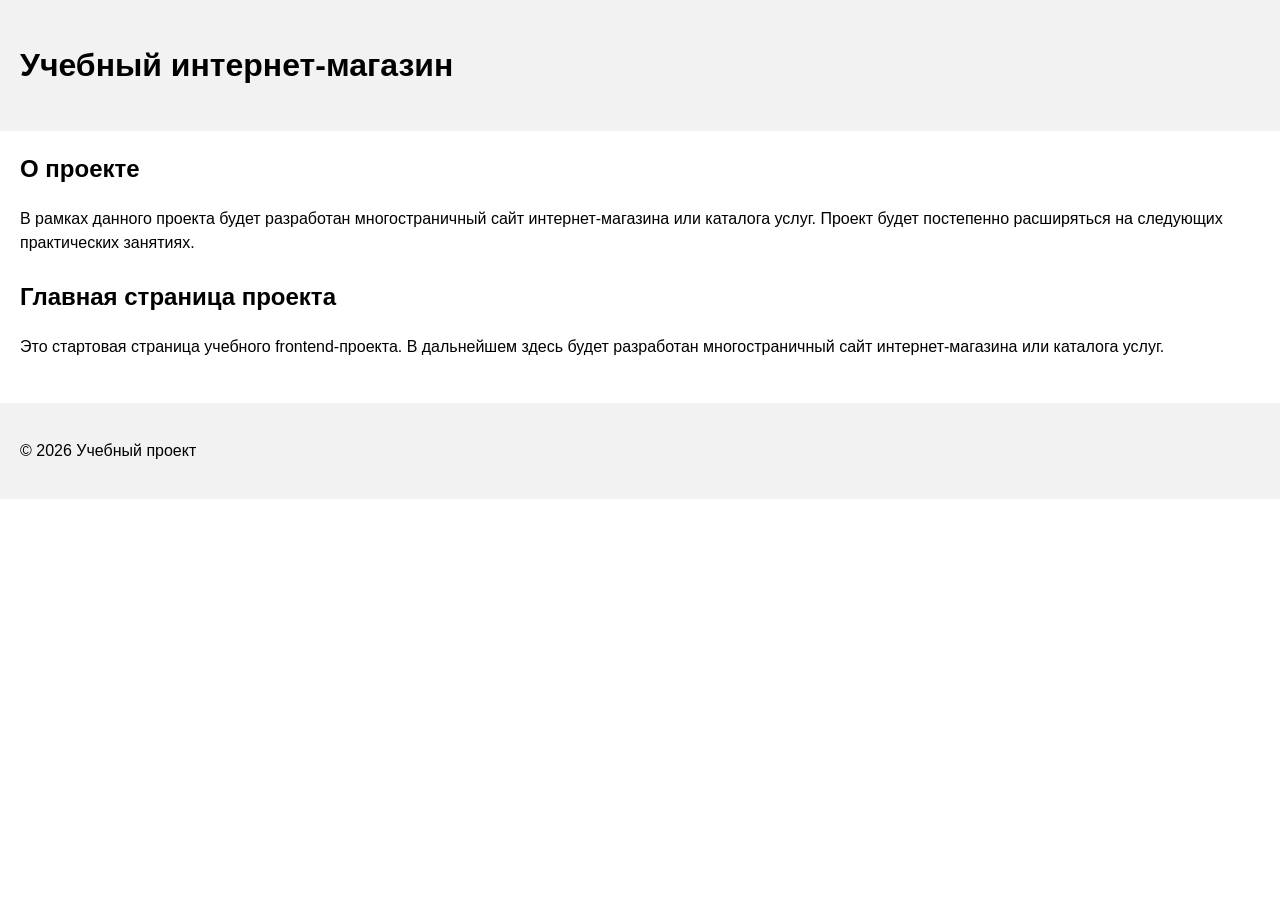
==== index.html @ 7e5cbc36 "feat: add project description section" ====
<!DOCTYPE html>
<html lang="ru">
<head>
  <meta charset="UTF-8">
  <meta name="viewport" content="width=device-width, initial-scale=1.0">
  <title>Каталог товаров</title>
  <link rel="stylesheet" href="css/style.css">
</head>
<body>
  <header>
    <h1>Учебный интернет-магазин</h1>
  </header>

  <main>
    <section>
      <h2>О проекте</h2>
      <p>
        В рамках данного проекта будет разработан многостраничный сайт
        интернет-магазина или каталога услуг. Проект будет постепенно
        расширяться на следующих практических занятиях.
      </p>
    </section>
    <section>
      <h2>Главная страница проекта</h2>
      <p>
        Это стартовая страница учебного frontend-проекта.
        В дальнейшем здесь будет разработан многостраничный сайт
        интернет-магазина или каталога услуг.
      </p>
    </section>
  </main>

  <footer>
    <p>&copy; 2026 Учебный проект</p>
  </footer>
</body>
</html>
---- css/style.css ----
body {
  margin: 0;
  font-family: Arial, sans-serif;
  line-height: 1.5;
}

header,
main,
footer {
  padding: 20px;
}

header {
  background-color: #f2f2f2;
}

footer {
  background-color: #f2f2f2;
}

section {
  margin-bottom: 24px;
}

section h2 {
  margin-top: 0;
}
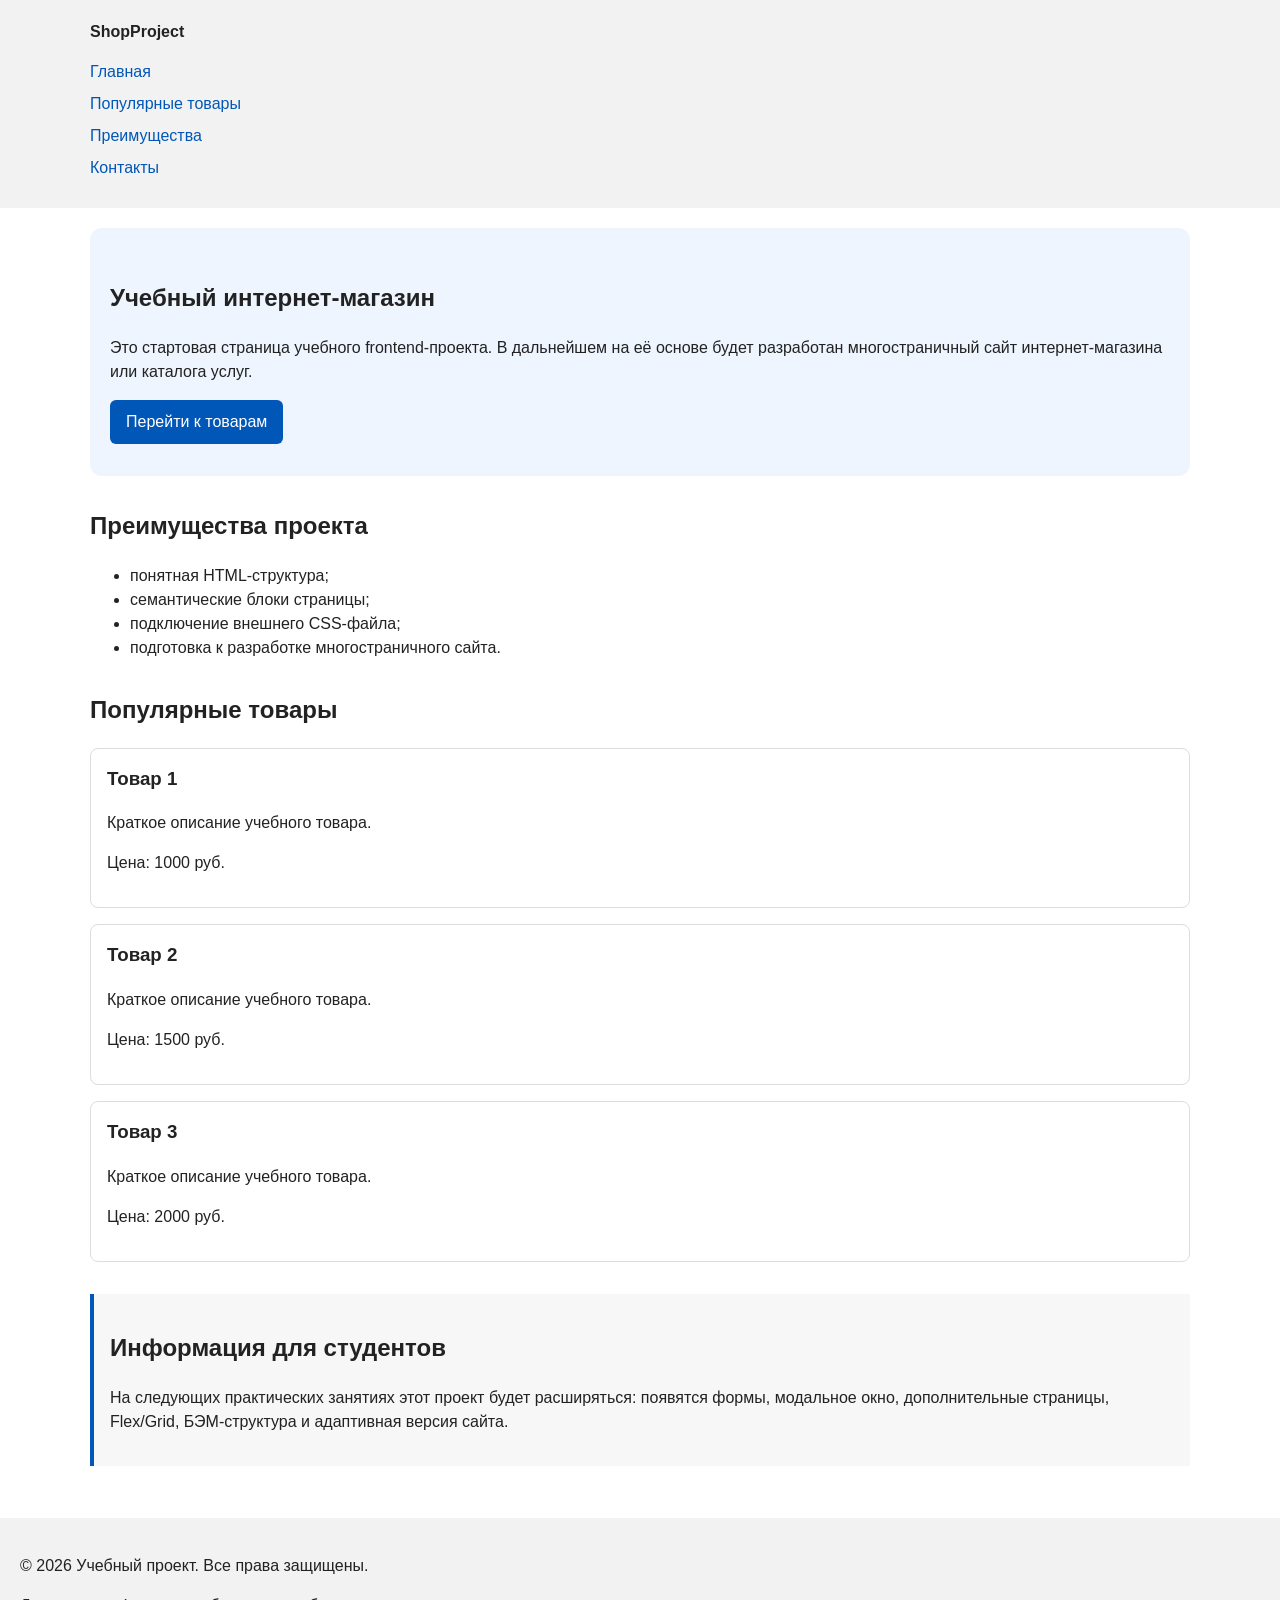
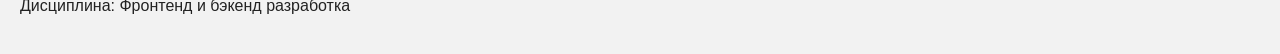
==== commit 60f1cdba: "feat: add semantic HTML structure and base CSS styles" ====
--- a/index.html
+++ b/index.html
@@ -3,35 +3,80 @@
 <head>
   <meta charset="UTF-8">
   <meta name="viewport" content="width=device-width, initial-scale=1.0">
-  <title>Каталог товаров</title>
+  <title>Учебный интернет-магазин</title>
   <link rel="stylesheet" href="css/style.css">
 </head>
 <body>
   <header>
-    <h1>Учебный интернет-магазин</h1>
+    <div class="site-header">
+      <a class="site-logo" href="index.html">ShopProject</a>
+
+      <nav class="site-nav" aria-label="Основная навигация">
+        <ul class="site-nav__list">
+          <li><a href="index.html">Главная</a></li>
+          <li><a href="#popular">Популярные товары</a></li>
+          <li><a href="#advantages">Преимущества</a></li>
+          <li><a href="#contacts">Контакты</a></li>
+        </ul>
+      </nav>
+    </div>
   </header>
-
   <main>
-    <section>
-      <h2>О проекте</h2>
-      <p>
-        В рамках данного проекта будет разработан многостраничный сайт
-        интернет-магазина или каталога услуг. Проект будет постепенно
-        расширяться на следующих практических занятиях.
-      </p>
-    </section>
-    <section>
-      <h2>Главная страница проекта</h2>
+    <section class="hero">
+      <h1>Учебный интернет-магазин</h1>
       <p>
         Это стартовая страница учебного frontend-проекта.
-        В дальнейшем здесь будет разработан многостраничный сайт
+        В дальнейшем на её основе будет разработан многостраничный сайт
         интернет-магазина или каталога услуг.
       </p>
+      <a class="button" href="#popular">Перейти к товарам</a>
     </section>
+
+    <section class="section" id="advantages">
+      <h2>Преимущества проекта</h2>
+
+      <ul class="advantages-list">
+        <li>понятная HTML-структура;</li>
+        <li>семантические блоки страницы;</li>
+        <li>подключение внешнего CSS-файла;</li>
+       <li>подготовка к разработке многостраничного сайта.</li>
+     </ul>
+    </section>
+
+    <section class="section" id="popular">
+      <h2>Популярные товары</h2>
+
+      <article class="product-card">
+        <h3>Товар 1</h3>
+        <p>Краткое описание учебного товара.</p>
+        <p>Цена: 1000 руб.</p>
+      </article>
+
+      <article class="product-card">
+        <h3>Товар 2</h3>
+        <p>Краткое описание учебного товара.</p>
+        <p>Цена: 1500 руб.</p>
+      </article>
+
+      <article class="product-card">
+        <h3>Товар 3</h3>
+        <p>Краткое описание учебного товара.</p>
+        <p>Цена: 2000 руб.</p>
+      </article>
+    </section>
+
+    <aside class="aside-info">
+      <h2>Информация для студентов</h2>
+      <p>
+        На следующих практических занятиях этот проект будет расширяться:
+        появятся формы, модальное окно, дополнительные страницы, Flex/Grid,
+        БЭМ-структура и адаптивная версия сайта.
+      </p>
+    </aside>
   </main>
-
-  <footer>
-    <p>&copy; 2026 Учебный проект</p>
-  </footer>
+  <footer id="contacts">
+    <p>&copy; 2026 Учебный проект. Все права защищены.</p>
+    <p>Дисциплина: Фронтенд и бэкенд разработка</p>
+</footer>
 </body>
 </html>
--- a/css/style.css
+++ b/css/style.css
@@ -1,27 +1,172 @@
+/* 
+  Универсальное правило для всех элементов.
+  border-box делает расчёт размеров более понятным:
+  width включает content, padding и border.
+*/
+* {
+  box-sizing: border-box;
+}
+
+/*
+  Убираем стандартный внешний отступ браузера у body.
+  Без этого вокруг страницы может появиться белая рамка.
+*/
 body {
   margin: 0;
   font-family: Arial, sans-serif;
   line-height: 1.5;
+  color: #222222;
+  background-color: #ffffff;
 }
 
+/*
+  Задаём внутренние отступы для основных областей страницы.
+  Это делает содержимое визуально отделённым от краёв окна браузера.
+*/
 header,
 main,
 footer {
   padding: 20px;
 }
 
+/*
+  Оформляем шапку страницы.
+  Пока используется простой светло-серый фон.
+*/
 header {
   background-color: #f2f2f2;
 }
 
+/*
+  Оформляем подвал страницы тем же фоном,
+  чтобы визуально отделить его от основного содержимого.
+*/
 footer {
   background-color: #f2f2f2;
 }
 
-section {
-  margin-bottom: 24px;
+/*
+  Ограничиваем ширину содержимого шапки,
+  чтобы оно не растягивалось слишком сильно на широких экранах.
+*/
+.site-header {
+  max-width: 1100px;
+  margin: 0 auto;
 }
 
-section h2 {
+/*
+  Оформляем текстовый логотип.
+*/
+.site-logo {
+  font-weight: bold;
+  text-decoration: none;
+  color: #222222;
+}
+
+/*
+  Убираем стандартные отступы и маркеры списка навигации.
+*/
+.site-nav__list {
+  padding: 0;
+  margin: 16px 0 0;
+  list-style: none;
+}
+
+/*
+  Добавляем расстояние между пунктами меню.
+*/
+.site-nav__list li {
+  margin-bottom: 8px;
+}
+
+/*
+  Оформляем ссылки меню.
+*/
+.site-nav__list a {
+  color: #0057b8;
+  text-decoration: none;
+}
+
+/*
+  При наведении мыши подчёркиваем ссылку.
+  Подробно состояния интерфейса будут рассмотрены в практической работе 1.7.
+*/
+.site-nav__list a:hover {
+  text-decoration: underline;
+}
+
+/*
+  Hero-блок — первый крупный блок страницы.
+  Он визуально отделяется от остальных разделов фоном и отступами.
+*/
+.hero {
+  max-width: 1100px;
+  margin: 0 auto 32px;
+  padding: 32px 20px;
+  background-color: #eef5ff;
+  border-radius: 12px;
+}
+
+/*
+  Общий класс для разделов страницы.
+*/
+.section {
+  max-width: 1100px;
+  margin: 0 auto 32px;
+}
+
+/*
+  Убираем лишний верхний отступ у заголовков разделов.
+*/
+.section h2 {
   margin-top: 0;
+}
+
+/*
+  Карточка товара — самостоятельный блок.
+  На следующих занятиях карточки будут доработаны и выстроены в сетку.
+*/
+.product-card {
+  margin-bottom: 16px;
+  padding: 16px;
+  border: 1px solid #dddddd;
+  border-radius: 8px;
+  background-color: #ffffff;
+}
+
+/*
+  Убираем лишний верхний отступ у заголовка карточки.
+*/
+.product-card h3 {
+  margin-top: 0;
+}
+
+/*
+  Пока это обычная ссылка, но визуально она оформляется как кнопка.
+*/
+.button {
+  display: inline-block;
+  padding: 10px 16px;
+  color: #ffffff;
+  background-color: #0057b8;
+  text-decoration: none;
+  border-radius: 6px;
+}
+
+/*
+  Простое состояние наведения для кнопки.
+*/
+.button:hover {
+  background-color: #003f86;
+}
+
+/*
+  Дополнительный информационный блок.
+*/
+.aside-info {
+  max-width: 1100px;
+  margin: 0 auto 32px;
+  padding: 16px;
+  border-left: 4px solid #0057b8;
+  background-color: #f7f7f7;
 }
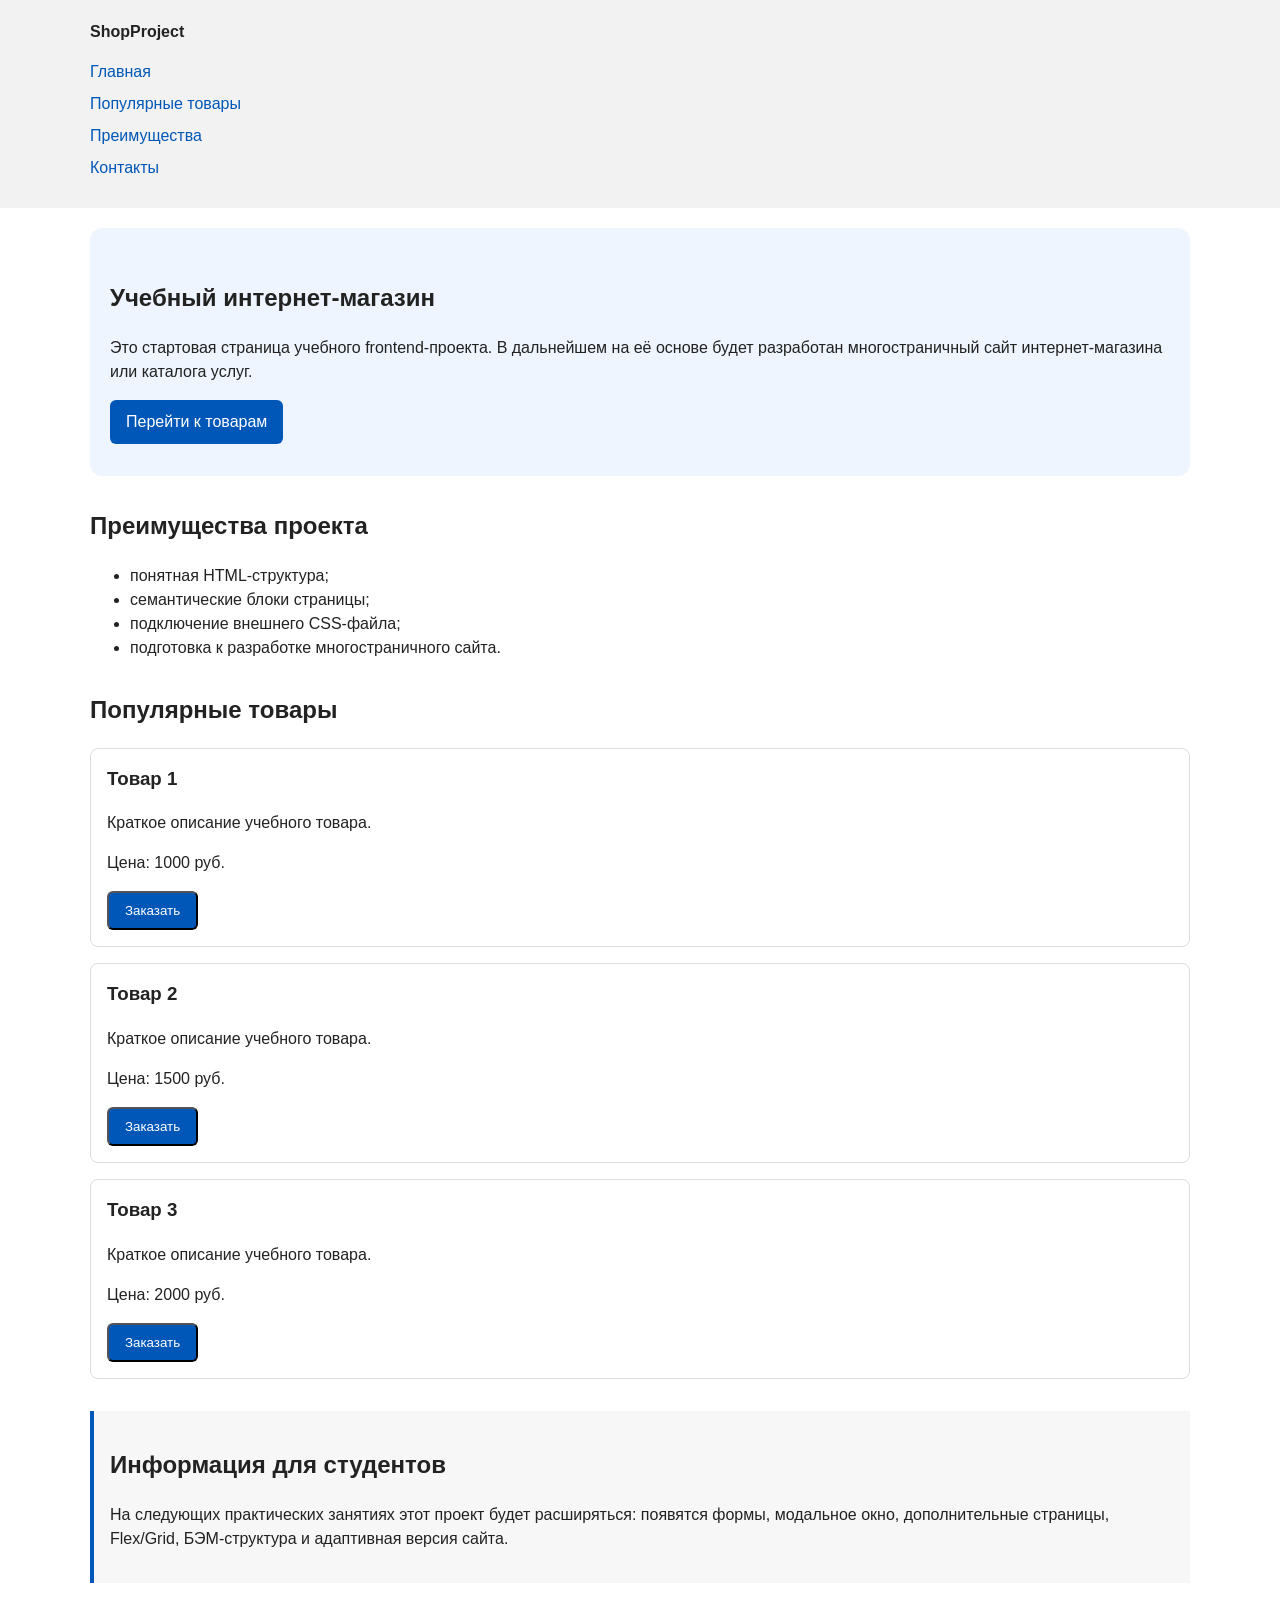
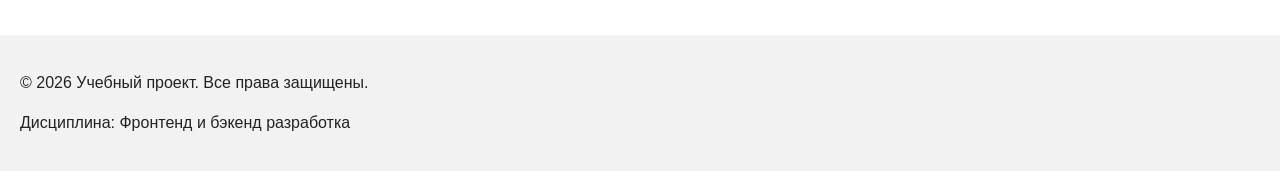
==== commit da546616: "feat: add order form modal and validation" ====
--- a/index.html
+++ b/index.html
@@ -1,82 +1,188 @@
 <!DOCTYPE html>
 <html lang="ru">
-<head>
-  <meta charset="UTF-8">
-  <meta name="viewport" content="width=device-width, initial-scale=1.0">
-  <title>Учебный интернет-магазин</title>
-  <link rel="stylesheet" href="css/style.css">
-</head>
-<body>
-  <header>
-    <div class="site-header">
-      <a class="site-logo" href="index.html">ShopProject</a>
+  <head>
+    <meta charset="UTF-8">
+    <meta name="viewport" content="width=device-width, initial-scale=1.0">
+    <title>Учебный интернет-магазин</title>
+    <link rel="stylesheet" href="css/style.css">
+    <script src="js/main.js" defer></script>
+  </head>
+  <body>
+    <header>
+      <div class="site-header">
+        <a class="site-logo" href="index.html">ShopProject</a>
 
-      <nav class="site-nav" aria-label="Основная навигация">
-        <ul class="site-nav__list">
-          <li><a href="index.html">Главная</a></li>
-          <li><a href="#popular">Популярные товары</a></li>
-          <li><a href="#advantages">Преимущества</a></li>
-          <li><a href="#contacts">Контакты</a></li>
-        </ul>
-      </nav>
-    </div>
-  </header>
-  <main>
-    <section class="hero">
-      <h1>Учебный интернет-магазин</h1>
-      <p>
-        Это стартовая страница учебного frontend-проекта.
-        В дальнейшем на её основе будет разработан многостраничный сайт
-        интернет-магазина или каталога услуг.
-      </p>
-      <a class="button" href="#popular">Перейти к товарам</a>
-    </section>
+        <nav class="site-nav" aria-label="Основная навигация">
+          <ul class="site-nav__list">
+            <li><a href="index.html">Главная</a></li>
+            <li><a href="#popular">Популярные товары</a></li>
+            <li><a href="#advantages">Преимущества</a></li>
+            <li><a href="#contacts">Контакты</a></li>
+          </ul>
+        </nav>
+      </div>
+    </header>
+    <main>
+      <section class="hero">
+        <h1>Учебный интернет-магазин</h1>
+        <p>
+          Это стартовая страница учебного frontend-проекта.
+          В дальнейшем на её основе будет разработан многостраничный сайт
+          интернет-магазина или каталога услуг.
+        </p>
+        <a class="button" href="#popular">Перейти к товарам</a>
+      </section>
 
-    <section class="section" id="advantages">
-      <h2>Преимущества проекта</h2>
+      <section class="section" id="advantages">
+        <h2>Преимущества проекта</h2>
 
-      <ul class="advantages-list">
-        <li>понятная HTML-структура;</li>
-        <li>семантические блоки страницы;</li>
-        <li>подключение внешнего CSS-файла;</li>
-       <li>подготовка к разработке многостраничного сайта.</li>
-     </ul>
-    </section>
+        <ul class="advantages-list">
+          <li>понятная HTML-структура;</li>
+          <li>семантические блоки страницы;</li>
+          <li>подключение внешнего CSS-файла;</li>
+        <li>подготовка к разработке многостраничного сайта.</li>
+      </ul>
+      </section>
 
-    <section class="section" id="popular">
-      <h2>Популярные товары</h2>
+      <section class="section" id="popular">
+        <h2>Популярные товары</h2>
 
-      <article class="product-card">
-        <h3>Товар 1</h3>
-        <p>Краткое описание учебного товара.</p>
-        <p>Цена: 1000 руб.</p>
-      </article>
+        <article class="product-card">
+          <h3>Товар 1</h3>
+          <p>Краткое описание учебного товара.</p>
+          <p>Цена: 1000 руб.</p>
+          <button class="button product-card__button" type="button" data-product="Товар 1">
+            Заказать
+          </button>
+        </article>
 
-      <article class="product-card">
-        <h3>Товар 2</h3>
-        <p>Краткое описание учебного товара.</p>
-        <p>Цена: 1500 руб.</p>
-      </article>
+        <article class="product-card">
+          <h3>Товар 2</h3>
+          <p>Краткое описание учебного товара.</p>
+          <p>Цена: 1500 руб.</p>
+          <button class="button product-card__button" type="button" data-product="Товар 2">
+            Заказать
+          </button>
+        </article>
 
-      <article class="product-card">
-        <h3>Товар 3</h3>
-        <p>Краткое описание учебного товара.</p>
-        <p>Цена: 2000 руб.</p>
-      </article>
-    </section>
+        <article class="product-card">
+          <h3>Товар 3</h3>
+          <p>Краткое описание учебного товара.</p>
+          <p>Цена: 2000 руб.</p>
+          <button class="button product-card__button" type="button" data-product="Товар 3">
+            Заказать
+          </button>
+        </article>
+      </section>
 
-    <aside class="aside-info">
-      <h2>Информация для студентов</h2>
-      <p>
-        На следующих практических занятиях этот проект будет расширяться:
-        появятся формы, модальное окно, дополнительные страницы, Flex/Grid,
-        БЭМ-структура и адаптивная версия сайта.
-      </p>
-    </aside>
-  </main>
-  <footer id="contacts">
-    <p>&copy; 2026 Учебный проект. Все права защищены.</p>
-    <p>Дисциплина: Фронтенд и бэкенд разработка</p>
-</footer>
-</body>
+      <aside class="aside-info">
+        <h2>Информация для студентов</h2>
+        <p>
+          На следующих практических занятиях этот проект будет расширяться:
+          появятся формы, модальное окно, дополнительные страницы, Flex/Grid,
+          БЭМ-структура и адаптивная версия сайта.
+        </p>
+      </aside>
+    </main>
+    <footer id="contacts">
+      <p>&copy; 2026 Учебный проект. Все права защищены.</p>
+      <p>Дисциплина: Фронтенд и бэкенд разработка</p>
+    </footer>
+    <dialog class="order-dialog" id="order-dialog" aria-labelledby="order-dialog-title">
+      <h2 id="order-dialog-title">Оформление заявки</h2>
+
+      <form class="order-form" id="order-form" action="#" method="post" novalidate>
+        <input id="selected-product" name="selected-product" type="hidden">
+
+        <div class="form-field">
+          <label for="order-name">Имя</label>
+          <input
+            id="order-name"
+            name="name"
+            type="text"
+            placeholder="Введите ваше имя"
+            minlength="2"
+            autocomplete="given-name"
+            required
+          >
+        </div>
+
+        <div class="form-field">
+          <label for="order-email">E-mail</label>
+          <input
+            id="order-email"
+            name="email"
+            type="email"
+            placeholder="example@mail.ru"
+            autocomplete="email"
+            required
+          >
+        </div>
+
+        <div class="form-field">
+          <label for="order-phone">Телефон</label>
+          <input
+            id="order-phone"
+            name="phone"
+            type="tel"
+            inputmode="tel"
+            placeholder="+7 (900) 000-00-00"
+            pattern="^\+7 \(\d{3}\) \d{3}-\d{2}-\d{2}$"
+            required
+          >
+          <small>Формат: +7 (900) 000-00-00</small>
+        </div>
+
+        <div class="form-field">
+          <label for="order-date">Дата связи</label>
+          <input
+            id="order-date"
+            name="date"
+            type="date"
+          >
+        </div>
+
+        <div class="form-field">
+          <label for="order-topic">Тема заявки</label>
+          <select id="order-topic" name="topic" required>
+            <option value="">Выберите тему</option>
+            <option value="product">Заказ товара</option>
+            <option value="consultation">Консультация</option>
+            <option value="delivery">Доставка</option>
+          </select>
+        </div>
+
+        <div class="form-field">
+          <label for="order-comment">Комментарий</label>
+          <textarea
+            id="order-comment"
+            name="comment"
+            rows="4"
+            placeholder="Укажите дополнительную информацию"
+          ></textarea>
+        </div>
+
+        <div class="form-field form-field--checkbox">
+          <label>
+            <input
+              id="order-agreement"
+              name="agreement"
+              type="checkbox"
+              required
+            >
+            Я согласен на обработку данных
+          </label>
+        </div>
+
+        <div class="form-actions">
+          <button type="button" id="close-order-dialog">Закрыть</button>
+          <button type="submit">Отправить заявку</button>
+        </div>
+      </form>
+    </dialog>
+
+    <p class="success-message" id="success-message" hidden>
+      Форма успешно отправлена!
+    </p>
+  </body>
 </html>
--- a/css/style.css
+++ b/css/style.css
@@ -169,4 +169,106 @@
   padding: 16px;
   border-left: 4px solid #0057b8;
   background-color: #f7f7f7;
+}
+
+/*
+  Модальное окно.
+  Элемент dialog сам умеет открываться поверх страницы.
+*/
+.order-dialog {
+  width: min(100% - 32px, 560px);
+  padding: 24px;
+  border: none;
+  border-radius: 12px;
+}
+
+/*
+  Затемнение фона за модальным окном.
+*/
+.order-dialog::backdrop {
+  background-color: rgba(0, 0, 0, 0.5);
+}
+
+/*
+  Поле формы.
+  Каждый блок получает нижний отступ.
+*/
+.form-field {
+  margin-bottom: 16px;
+}
+
+/*
+  Подпись поля.
+*/
+.form-field label {
+  display: block;
+  margin-bottom: 6px;
+}
+
+/*
+  Основные поля формы.
+*/
+.form-field input,
+.form-field select,
+.form-field textarea {
+  width: 100%;
+  padding: 10px 12px;
+  border: 1px solid #cccccc;
+  border-radius: 6px;
+  font: inherit;
+}
+
+/*
+  Checkbox не должен занимать всю ширину.
+*/
+.form-field input[type="checkbox"] {
+  width: auto;
+}
+
+/*
+  Подсказка под полем телефона.
+*/
+.form-field small {
+  display: block;
+  margin-top: 4px;
+  color: #666666;
+}
+
+/*
+  Видимый фокус для клавиатурной навигации.
+*/
+.form-field input:focus-visible,
+.form-field select:focus-visible,
+.form-field textarea:focus-visible,
+.form-actions button:focus-visible {
+  outline: 2px solid #0057b8;
+  outline-offset: 2px;
+}
+
+/*
+  Подсветка ошибочных полей.
+  Атрибут aria-invalid будет добавляться через JavaScript.
+*/
+[aria-invalid="true"] {
+  border-color: #b00020;
+}
+
+/*
+  Кнопки формы.
+*/
+.form-actions {
+  display: flex;
+  gap: 12px;
+  margin-top: 20px;
+}
+
+/*
+  Сообщение об успешной отправке.
+*/
+.success-message {
+  max-width: 1100px;
+  margin: 24px auto;
+  padding: 16px;
+  border-left: 4px solid #168a2f;
+  background-color: #eefaf0;
 }
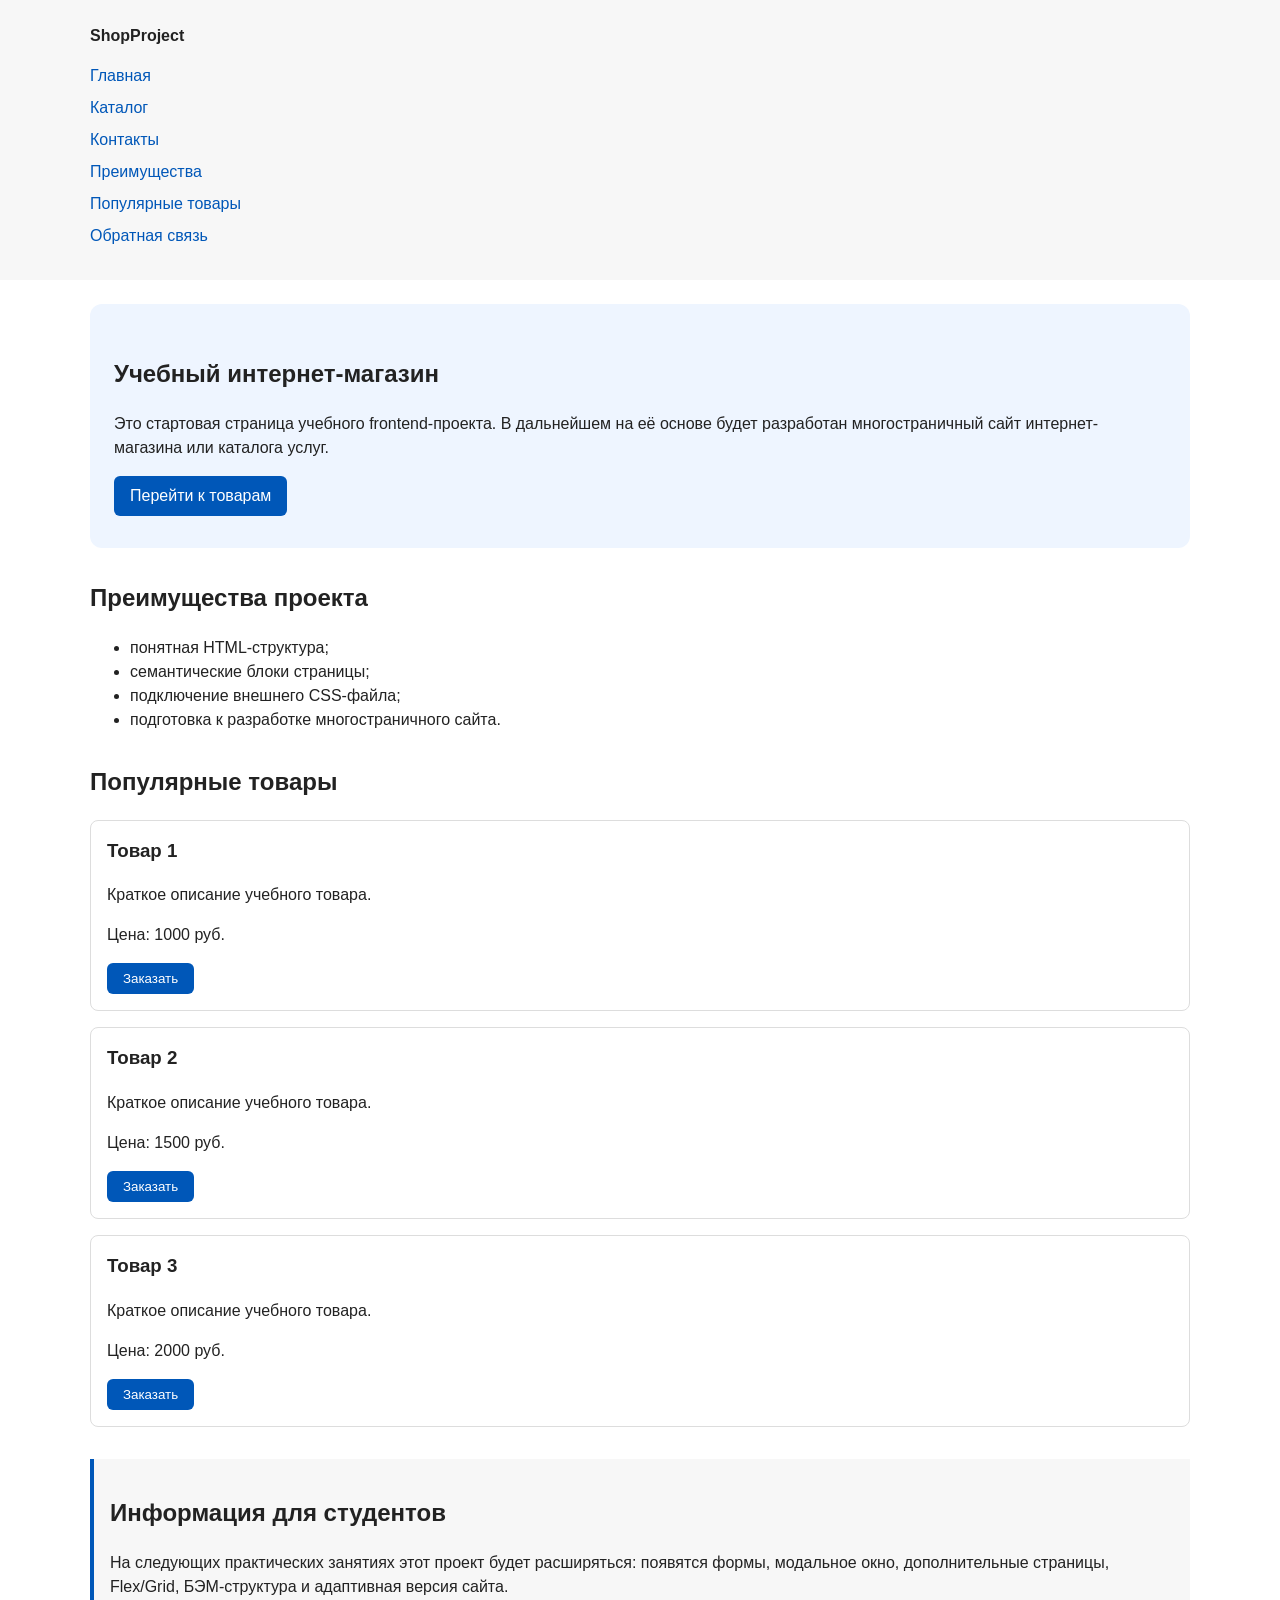
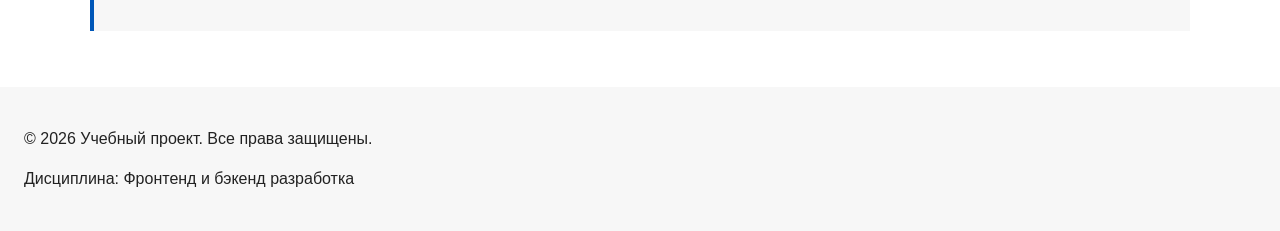
==== commit 7eb85ff8: "feat: add multi-page structure navigation and anchors" ====
--- a/index.html
+++ b/index.html
@@ -3,6 +3,11 @@
   <head>
     <meta charset="UTF-8">
     <meta name="viewport" content="width=device-width, initial-scale=1.0">
+    <meta name="description" content="Учебный интернет-магазин">
+    <meta property="og:type" content="website">
+    <meta property="og:title" content="Учебный интернет-магазин">
+    <meta property="og:description" content="Учебный frontend-проект интернет-магазина.">
+    <meta property="og:image" content="https://username.github.io/kr1-html-css-shop/images/preview.jpg">
     <title>Учебный интернет-магазин</title>
     <link rel="stylesheet" href="css/style.css">
     <script src="js/main.js" defer></script>
@@ -15,9 +20,11 @@
         <nav class="site-nav" aria-label="Основная навигация">
           <ul class="site-nav__list">
             <li><a href="index.html">Главная</a></li>
-            <li><a href="#popular">Популярные товары</a></li>
-            <li><a href="#advantages">Преимущества</a></li>
-            <li><a href="#contacts">Контакты</a></li>
+            <li><a href="catalog.html">Каталог</a></li>
+            <li><a href="contacts.html">Контакты</a></li>
+            <li><a href="index.html#advantages">Преимущества</a></li>
+            <li><a href="index.html#popular">Популярные товары</a></li>
+            <li><a href="index.html#contacts">Обратная связь</a></li>
           </ul>
         </nav>
       </div>
--- a/css/style.css
+++ b/css/style.css
@@ -1,274 +1,282 @@
-/* 
-  Универсальное правило для всех элементов.
-  border-box делает расчёт размеров более понятным:
-  width включает content, padding и border.
-*/
-* {
+/* ===============================
+   1. Переменные проекта
+   =============================== */
+
+:root {
+  /* Основные цвета проекта */
+  --color-bg: #ffffff;
+  --color-text: #222222;
+  --color-muted: #666666;
+  --color-primary: #0057b8;
+  --color-primary-dark: #003f86;
+  --color-border: #dddddd;
+  --color-surface: #f7f7f7;
+  --color-surface-accent: #eef5ff;
+  --color-danger: #b00020;
+  --color-success: #168a2f;
+  --color-success-bg: #eefaf0;
+  --color-white: #ffffff;
+
+  /* Отступы */
+  --space-xs: 4px;
+  --space-sm: 8px;
+  --space-md: 16px;
+  --space-lg: 24px;
+  --space-xl: 32px;
+
+  /* Скругления */
+  --radius-sm: 6px;
+  --radius-md: 8px;
+  --radius-lg: 12px;
+
+  /* Размеры */
+  --container-width: 1100px;
+}
+
+/* ===============================
+   2. Базовые стили
+   =============================== */
+
+html {
+  scroll-behavior: smooth;
+}
+
+   * {
   box-sizing: border-box;
 }
 
-/*
-  Убираем стандартный внешний отступ браузера у body.
-  Без этого вокруг страницы может появиться белая рамка.
-*/
 body {
   margin: 0;
   font-family: Arial, sans-serif;
   line-height: 1.5;
-  color: #222222;
-  background-color: #ffffff;
-}
-
-/*
-  Задаём внутренние отступы для основных областей страницы.
-  Это делает содержимое визуально отделённым от краёв окна браузера.
-*/
+  color: var(--color-text);
+  background-color: var(--color-bg);
+}
+
 header,
 main,
 footer {
-  padding: 20px;
-}
-
-/*
-  Оформляем шапку страницы.
-  Пока используется простой светло-серый фон.
-*/
+  padding: var(--space-lg);
+}
+
 header {
-  background-color: #f2f2f2;
-}
-
-/*
-  Оформляем подвал страницы тем же фоном,
-  чтобы визуально отделить его от основного содержимого.
-*/
+  background-color: var(--color-surface);
+}
+
 footer {
-  background-color: #f2f2f2;
-}
-
-/*
-  Ограничиваем ширину содержимого шапки,
-  чтобы оно не растягивалось слишком сильно на широких экранах.
-*/
+  background-color: var(--color-surface);
+}
+
+/* ===============================
+   3. Общие элементы интерфейса
+   =============================== */
+
+a {
+  color: var(--color-primary);
+}
+
+a:hover {
+  color: var(--color-primary-dark);
+}
+
+a:focus-visible {
+  outline: 2px solid var(--color-primary);
+  outline-offset: 3px;
+}
+
+:target {
+  outline: 2px dashed var(--color-primary);
+  outline-offset: 4px;
+}
+
 .site-header {
-  max-width: 1100px;
+  max-width: var(--container-width);
   margin: 0 auto;
 }
 
-/*
-  Оформляем текстовый логотип.
-*/
 .site-logo {
   font-weight: bold;
   text-decoration: none;
-  color: #222222;
-}
-
-/*
-  Убираем стандартные отступы и маркеры списка навигации.
-*/
+  color: var(--color-text);
+}
+
 .site-nav__list {
   padding: 0;
-  margin: 16px 0 0;
+  margin: var(--space-md) 0 0;
   list-style: none;
 }
 
-/*
-  Добавляем расстояние между пунктами меню.
-*/
 .site-nav__list li {
-  margin-bottom: 8px;
-}
-
-/*
-  Оформляем ссылки меню.
-*/
+  margin-bottom: var(--space-sm);
+}
+
 .site-nav__list a {
-  color: #0057b8;
+  color: var(--color-primary);
   text-decoration: none;
 }
 
-/*
-  При наведении мыши подчёркиваем ссылку.
-  Подробно состояния интерфейса будут рассмотрены в практической работе 1.7.
-*/
 .site-nav__list a:hover {
   text-decoration: underline;
 }
 
-/*
-  Hero-блок — первый крупный блок страницы.
-  Он визуально отделяется от остальных разделов фоном и отступами.
-*/
+/* ===============================
+   4. Компоненты страницы
+   =============================== */
+
 .hero {
-  max-width: 1100px;
-  margin: 0 auto 32px;
-  padding: 32px 20px;
-  background-color: #eef5ff;
-  border-radius: 12px;
-}
-
-/*
-  Общий класс для разделов страницы.
-*/
+  max-width: var(--container-width);
+  margin: 0 auto var(--space-xl);
+  padding: var(--space-xl) var(--space-lg);
+  background-color: var(--color-surface-accent);
+  border-radius: var(--radius-lg);
+}
+
 .section {
-  max-width: 1100px;
-  margin: 0 auto 32px;
-}
-
-/*
-  Убираем лишний верхний отступ у заголовков разделов.
-*/
+  max-width: var(--container-width);
+  margin: 0 auto var(--space-xl);
+}
+
 .section h2 {
   margin-top: 0;
 }
 
-/*
-  Карточка товара — самостоятельный блок.
-  На следующих занятиях карточки будут доработаны и выстроены в сетку.
-*/
 .product-card {
-  margin-bottom: 16px;
-  padding: 16px;
-  border: 1px solid #dddddd;
-  border-radius: 8px;
-  background-color: #ffffff;
-}
-
-/*
-  Убираем лишний верхний отступ у заголовка карточки.
-*/
+  margin-bottom: var(--space-md);
+  padding: var(--space-md);
+  border: 1px solid var(--color-border);
+  border-radius: var(--radius-md);
+  background-color: var(--color-bg);
+}
+
+.product-card:hover {
+  border-color: var(--color-primary);
+}
+
 .product-card h3 {
   margin-top: 0;
 }
 
-/*
-  Пока это обычная ссылка, но визуально она оформляется как кнопка.
-*/
 .button {
   display: inline-block;
-  padding: 10px 16px;
-  color: #ffffff;
-  background-color: #0057b8;
+  padding: var(--space-sm) var(--space-md);
+  color: var(--color-white);
+  background-color: var(--color-primary);
   text-decoration: none;
-  border-radius: 6px;
-}
-
-/*
-  Простое состояние наведения для кнопки.
-*/
+  border: none;
+  border-radius: var(--radius-sm);
+  cursor: pointer;
+}
+
 .button:hover {
-  background-color: #003f86;
-}
-
-/*
-  Дополнительный информационный блок.
-*/
+  background-color: var(--color-primary-dark);
+}
+
+.button:focus-visible {
+  outline: 2px solid var(--color-primary);
+  outline-offset: 3px;
+}
+
+.button:disabled {
+  opacity: 0.6;
+  cursor: not-allowed;
+}
+
 .aside-info {
-  max-width: 1100px;
-  margin: 0 auto 32px;
-  padding: 16px;
-  border-left: 4px solid #0057b8;
-  background-color: #f7f7f7;
-}
-
-/*
-  Модальное окно.
-  Элемент dialog сам умеет открываться поверх страницы.
-*/
+  max-width: var(--container-width);
+  margin: 0 auto var(--space-xl);
+  padding: var(--space-md);
+  border-left: 4px solid var(--color-primary);
+  background-color: var(--color-surface);
+}
+
+.breadcrumbs {
+  max-width: var(--container-width);
+  margin: 0 auto var(--space-md);
+  font-size: 14px;
+  color: var(--color-muted);
+}
+
+.breadcrumbs a {
+  color: var(--color-primary);
+}
+
+.breadcrumbs span::before {
+  content: " / ";
+  color: var(--color-muted);
+}
+
+/* ===============================
+   5. Форма и модальное окно
+   =============================== */
+
 .order-dialog {
   width: min(100% - 32px, 560px);
-  padding: 24px;
+  padding: var(--space-lg);
   border: none;
-  border-radius: 12px;
-}
-
-/*
-  Затемнение фона за модальным окном.
-*/
+  border-radius: var(--radius-lg);
+}
+
 .order-dialog::backdrop {
   background-color: rgba(0, 0, 0, 0.5);
 }
 
-/*
-  Поле формы.
-  Каждый блок получает нижний отступ.
-*/
 .form-field {
-  margin-bottom: 16px;
-}
-
-/*
-  Подпись поля.
-*/
+  margin-bottom: var(--space-md);
+}
+
 .form-field label {
   display: block;
-  margin-bottom: 6px;
-}
-
-/*
-  Основные поля формы.
-*/
+  margin-bottom: var(--space-xs);
+}
+
 .form-field input,
 .form-field select,
 .form-field textarea {
   width: 100%;
   padding: 10px 12px;
-  border: 1px solid #cccccc;
-  border-radius: 6px;
+  border: 1px solid var(--color-border);
+  border-radius: var(--radius-sm);
   font: inherit;
 }
 
-/*
-  Checkbox не должен занимать всю ширину.
-*/
 .form-field input[type="checkbox"] {
   width: auto;
 }
 
-/*
-  Подсказка под полем телефона.
-*/
 .form-field small {
   display: block;
-  margin-top: 4px;
-  color: #666666;
-}
-
-/*
-  Видимый фокус для клавиатурной навигации.
-*/
+  margin-top: var(--space-xs);
+  color: var(--color-muted);
+}
+
+.form-field input:hover,
+.form-field select:hover,
+.form-field textarea:hover {
+  border-color: var(--color-primary);
+}
+
 .form-field input:focus-visible,
 .form-field select:focus-visible,
 .form-field textarea:focus-visible,
 .form-actions button:focus-visible {
-  outline: 2px solid #0057b8;
-  outline-offset: 2px;
-}
-
-/*
-  Подсветка ошибочных полей.
-  Атрибут aria-invalid будет добавляться через JavaScript.
-*/
+  outline: 2px solid var(--color-primary);
+  outline-offset: 3px;
+}
+
 [aria-invalid="true"] {
-  border-color: #b00020;
-}
-
-/*
-  Кнопки формы.
-*/
+  border-color: var(--color-danger);
+}
+
 .form-actions {
   display: flex;
   gap: 12px;
-  margin-top: 20px;
-}
-
-/*
-  Сообщение об успешной отправке.
-*/
+  margin-top: var(--space-lg);
+}
+
 .success-message {
-  max-width: 1100px;
-  margin: 24px auto;
-  padding: 16px;
-  border-left: 4px solid #168a2f;
-  background-color: #eefaf0;
+  max-width: var(--container-width);
+  margin: var(--space-lg) auto;
+  padding: var(--space-md);
+  border-left: 4px solid var(--color-success);
+  background-color: var(--color-success-bg);
 }
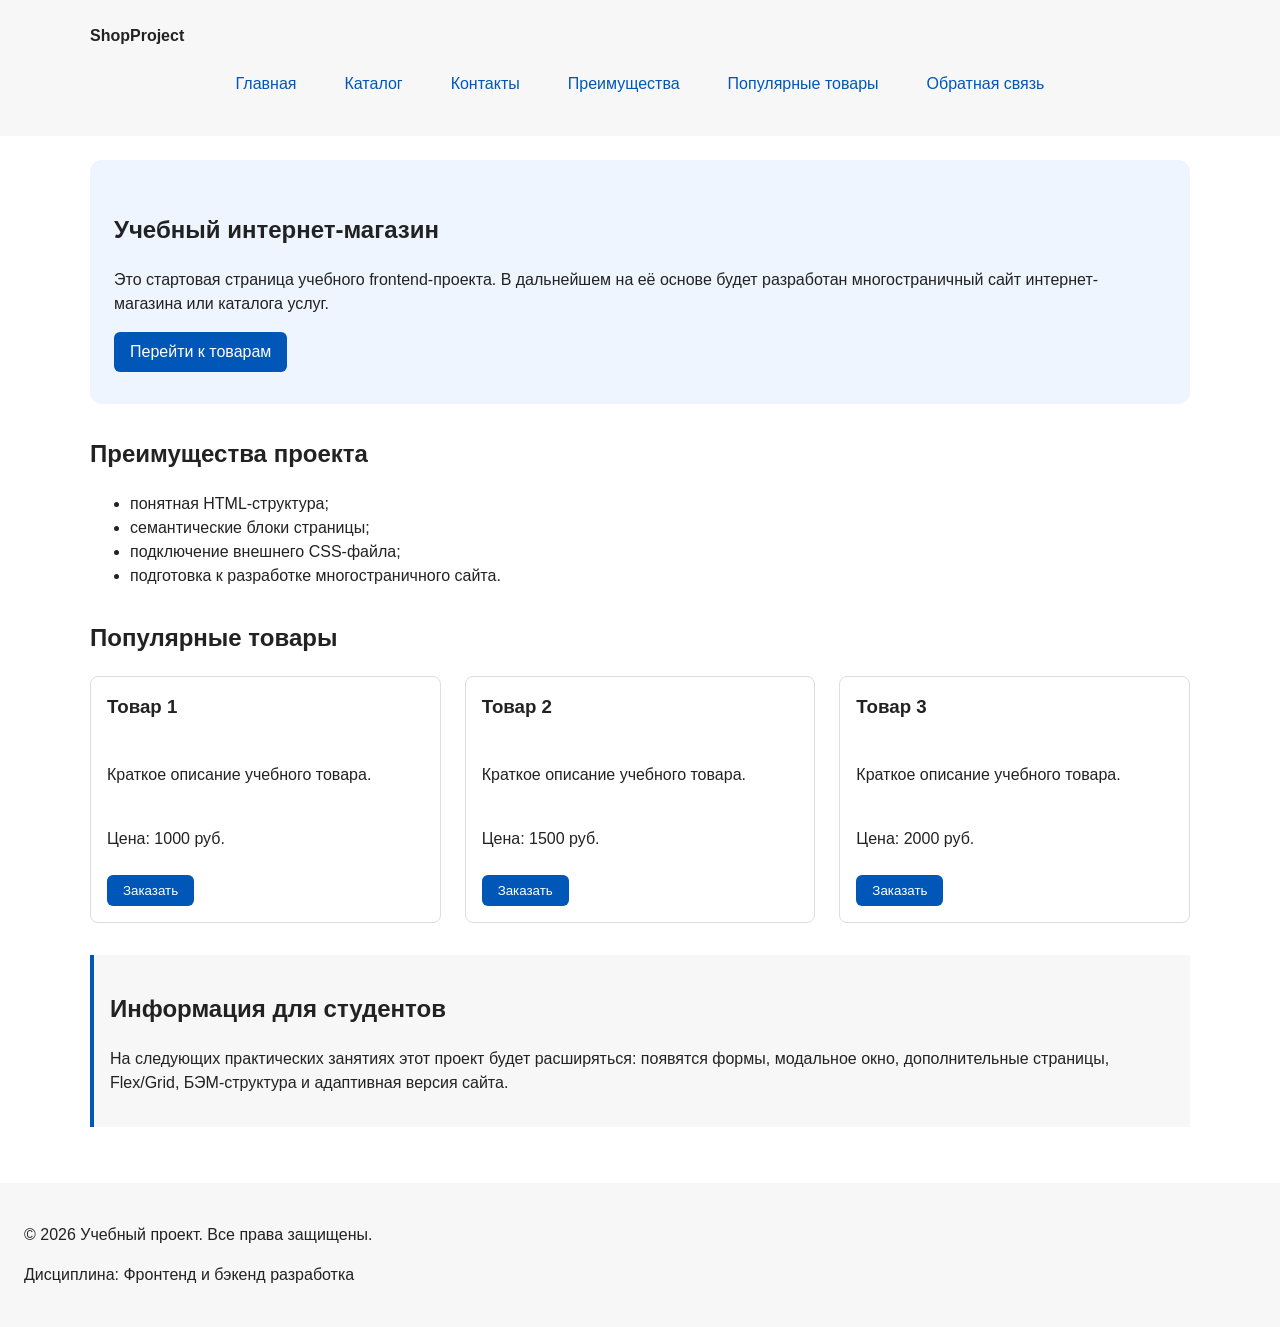
==== commit 7a445e73: "feat: add flex navigation and grid catalog layout" ====
--- a/index.html
+++ b/index.html
@@ -54,32 +54,34 @@
       <section class="section" id="popular">
         <h2>Популярные товары</h2>
 
-        <article class="product-card">
-          <h3>Товар 1</h3>
-          <p>Краткое описание учебного товара.</p>
-          <p>Цена: 1000 руб.</p>
-          <button class="button product-card__button" type="button" data-product="Товар 1">
-            Заказать
-          </button>
-        </article>
+        <div class="products-grid">
+          <article class="product-card">
+            <h3>Товар 1</h3>
+            <p>Краткое описание учебного товара.</p>
+            <p>Цена: 1000 руб.</p>
+            <button class="button product-card__button" type="button" data-product="Товар 1">
+              Заказать
+            </button>
+          </article>
 
-        <article class="product-card">
-          <h3>Товар 2</h3>
-          <p>Краткое описание учебного товара.</p>
-          <p>Цена: 1500 руб.</p>
-          <button class="button product-card__button" type="button" data-product="Товар 2">
-            Заказать
-          </button>
-        </article>
+          <article class="product-card">
+            <h3>Товар 2</h3>
+            <p>Краткое описание учебного товара.</p>
+            <p>Цена: 1500 руб.</p>
+            <button class="button product-card__button" type="button" data-product="Товар 2">
+              Заказать
+            </button>
+          </article>
 
-        <article class="product-card">
-          <h3>Товар 3</h3>
-          <p>Краткое описание учебного товара.</p>
-          <p>Цена: 2000 руб.</p>
-          <button class="button product-card__button" type="button" data-product="Товар 3">
-            Заказать
-          </button>
-        </article>
+          <article class="product-card">
+            <h3>Товар 3</h3>
+            <p>Краткое описание учебного товара.</p>
+            <p>Цена: 2000 руб.</p>
+            <button class="button product-card__button" type="button" data-product="Товар 3">
+              Заказать
+            </button>
+          </article>
+        </div>
       </section>
 
       <aside class="aside-info">
--- a/css/style.css
+++ b/css/style.css
@@ -101,6 +101,11 @@
 }
 
 .site-nav__list {
+  display: flex;
+  flex-wrap: wrap;
+  justify-content: center;
+  align-items: center;
+  gap: var(--space-md);
   padding: 0;
   margin: var(--space-md) 0 0;
   list-style: none;
@@ -111,12 +116,16 @@
 }
 
 .site-nav__list a {
+  display: inline-block;
+  padding: var(--space-sm) var(--space-md);
   color: var(--color-primary);
   text-decoration: none;
+  border-radius: var(--radius-sm);
 }
 
 .site-nav__list a:hover {
-  text-decoration: underline;
+  color: var(--color-white);
+  background-color: var(--color-primary);
 }
 
 /* ===============================
@@ -140,12 +149,26 @@
   margin-top: 0;
 }
 
+.products-grid {
+  display: grid;
+  grid-template-columns: repeat(3, 1fr);
+  gap: var(--space-lg);
+}
+
 .product-card {
-  margin-bottom: var(--space-md);
+  display: flex;
+  flex-direction: column;
+  gap: var(--space-sm);
+  margin-bottom: 0;
   padding: var(--space-md);
   border: 1px solid var(--color-border);
   border-radius: var(--radius-md);
   background-color: var(--color-bg);
+}
+
+.product-card .button {
+  margin-top: auto;
+  align-self: flex-start;
 }
 
 .product-card:hover {
@@ -205,6 +228,56 @@
   color: var(--color-muted);
 }
 
+.catalog-layout {
+  max-width: var(--container-width);
+  margin: 0 auto var(--space-xl);
+  display: grid;
+  grid-template-columns: 260px 1fr;
+  grid-template-areas: "filters products";
+  gap: var(--space-lg);
+}
+
+.catalog-filters {
+  grid-area: filters;
+  padding: var(--space-md);
+  border: 1px solid var(--color-border);
+  border-radius: var(--radius-md);
+  background-color: var(--color-surface);
+}
+
+.catalog-products {
+  grid-area: products;
+}
+
+.filters-form {
+  display: grid;
+  gap: var(--space-md);
+}
+
+.filters-form fieldset {
+  margin: 0;
+  padding: var(--space-md);
+  border: 1px solid var(--color-border);
+  border-radius: var(--radius-sm);
+}
+
+.filters-form legend {
+  font-weight: 700;
+}
+
+.filters-form label {
+  display: block;
+  margin-bottom: var(--space-sm);
+}
+
+.filters-form input[type="number"] {
+  width: 100%;
+  padding: 8px 10px;
+  border: 1px solid var(--color-border);
+  border-radius: var(--radius-sm);
+  font: inherit;
+}
+
 /* ===============================
    5. Форма и модальное окно
    =============================== */
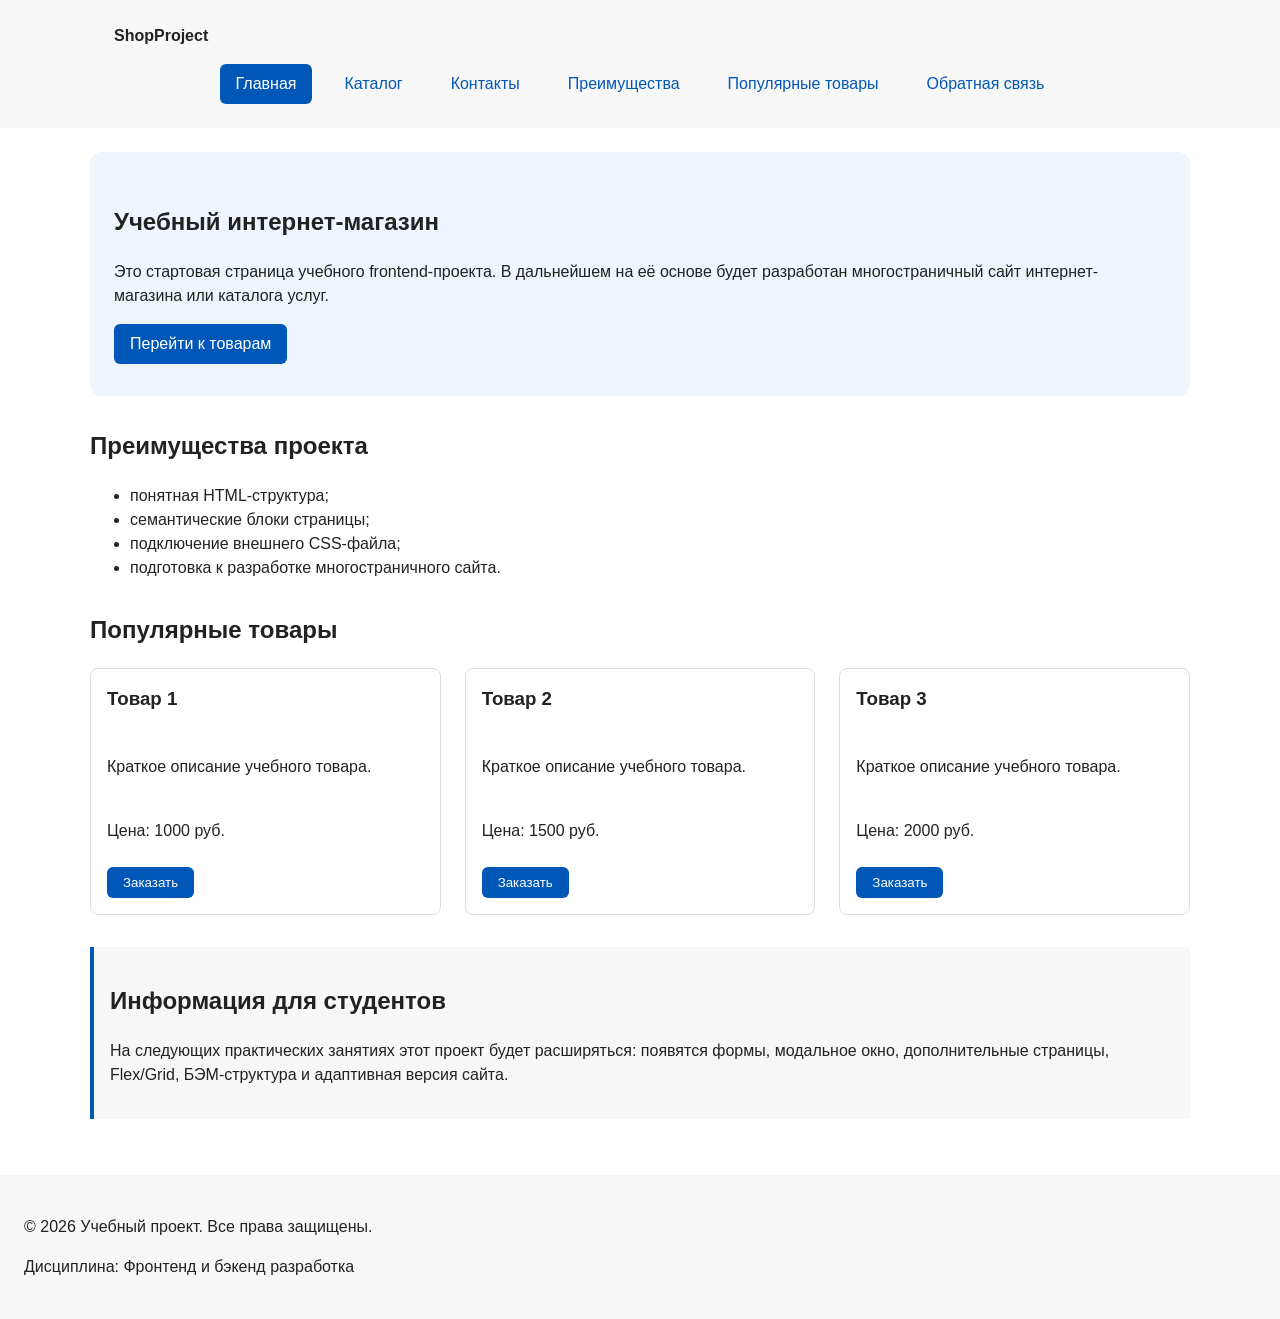
==== commit 1ead6c53: "Промежуточный результат" ====
--- a/index.html
+++ b/index.html
@@ -13,18 +13,30 @@
     <script src="js/main.js" defer></script>
   </head>
   <body>
-    <header>
-      <div class="site-header">
-        <a class="site-logo" href="index.html">ShopProject</a>
+    <header class="site-header">
+      <div class="site-header__inner">
+        <a class="site-header__logo" href="index.html">ShopProject</a>
 
         <nav class="site-nav" aria-label="Основная навигация">
           <ul class="site-nav__list">
-            <li><a href="index.html">Главная</a></li>
-            <li><a href="catalog.html">Каталог</a></li>
-            <li><a href="contacts.html">Контакты</a></li>
-            <li><a href="index.html#advantages">Преимущества</a></li>
-            <li><a href="index.html#popular">Популярные товары</a></li>
-            <li><a href="index.html#contacts">Обратная связь</a></li>
+            <li class="site-nav__item">
+              <a class="site-nav__link site-nav__link--active" href="index.html">Главная</a>
+            </li>
+            <li class="site-nav__item">
+              <a class="site-nav__link" href="catalog.html">Каталог</a>
+            </li>
+            <li class="site-nav__item">
+              <a class="site-nav__link" href="contacts.html">Контакты</a>
+            </li>
+            <li class="site-nav__item">
+              <a class="site-nav__link" href="index.html#advantages">Преимущества</a>
+            </li>
+            <li class="site-nav__item">
+              <a class="site-nav__link" href="index.html#popular">Популярные товары</a>
+            </li>
+            <li class="site-nav__item">
+              <a class="site-nav__link" href="index.html#contacts">Обратная связь</a>
+            </li>
           </ul>
         </nav>
       </div>
@@ -55,29 +67,41 @@
         <h2>Популярные товары</h2>
 
         <div class="products-grid">
-          <article class="product-card">
-            <h3>Товар 1</h3>
-            <p>Краткое описание учебного товара.</p>
-            <p>Цена: 1000 руб.</p>
-            <button class="button product-card__button" type="button" data-product="Товар 1">
+          <article class="product-card product-card--featured">
+            <h3 class="product-card__title">Товар 1</h3>
+            <p class="product-card__description">Краткое описание учебного товара.</p>
+            <p class="product-card__price">Цена: 1000 руб.</p>
+            <button
+              class="button product-card__button"
+              type="button"
+              data-product="Товар 1"
+            >
               Заказать
             </button>
           </article>
 
-          <article class="product-card">
-            <h3>Товар 2</h3>
-            <p>Краткое описание учебного товара.</p>
-            <p>Цена: 1500 руб.</p>
-            <button class="button product-card__button" type="button" data-product="Товар 2">
+          <article class="product-card product-card--featured">
+            <h3 class="product-card__title">Товар 2</h3>
+            <p class="product-card__description">Краткое описание учебного товара.</p>
+            <p class="product-card__price">Цена: 1500 руб.</p>
+            <button
+              class="button product-card__button"
+              type="button"
+              data-product="Товар 2"
+            >
               Заказать
             </button>
           </article>
 
-          <article class="product-card">
-            <h3>Товар 3</h3>
-            <p>Краткое описание учебного товара.</p>
-            <p>Цена: 2000 руб.</p>
-            <button class="button product-card__button" type="button" data-product="Товар 3">
+          <article class="product-card product-card--featured">
+            <h3 class="product-card__title">Товар 3</h3>
+            <p class="product-card__description">Краткое описание учебного товара.</p>
+            <p class="product-card__price">Цена: 2000 руб.</p>
+            <button
+              class="button product-card__button"
+              type="button"
+              data-product="Товар 3"
+            >
               Заказать
             </button>
           </article>
--- a/css/style.css
+++ b/css/style.css
@@ -53,16 +53,11 @@
   background-color: var(--color-bg);
 }
 
-header,
 main,
 footer {
   padding: var(--space-lg);
 }
 
-header {
-  background-color: var(--color-surface);
-}
-
 footer {
   background-color: var(--color-surface);
 }
@@ -90,12 +85,17 @@
 }
 
 .site-header {
+  background-color: var(--color-surface);
+}
+
+.site-header__inner {
   max-width: var(--container-width);
   margin: 0 auto;
-}
-
-.site-logo {
-  font-weight: bold;
+  padding: var(--space-lg);
+}
+
+.site-header__logo {
+  font-weight: 700;
   text-decoration: none;
   color: var(--color-text);
 }
@@ -111,11 +111,7 @@
   list-style: none;
 }
 
-.site-nav__list li {
-  margin-bottom: var(--space-sm);
-}
-
-.site-nav__list a {
+.site-nav__link {
   display: inline-block;
   padding: var(--space-sm) var(--space-md);
   color: var(--color-primary);
@@ -123,7 +119,13 @@
   border-radius: var(--radius-sm);
 }
 
-.site-nav__list a:hover {
+.site-nav__link:focus-visible {
+  outline: 2px solid var(--color-primary);
+  outline-offset: 3px;
+}
+
+.site-nav__link:hover,
+.site-nav__link--active {
   color: var(--color-white);
   background-color: var(--color-primary);
 }
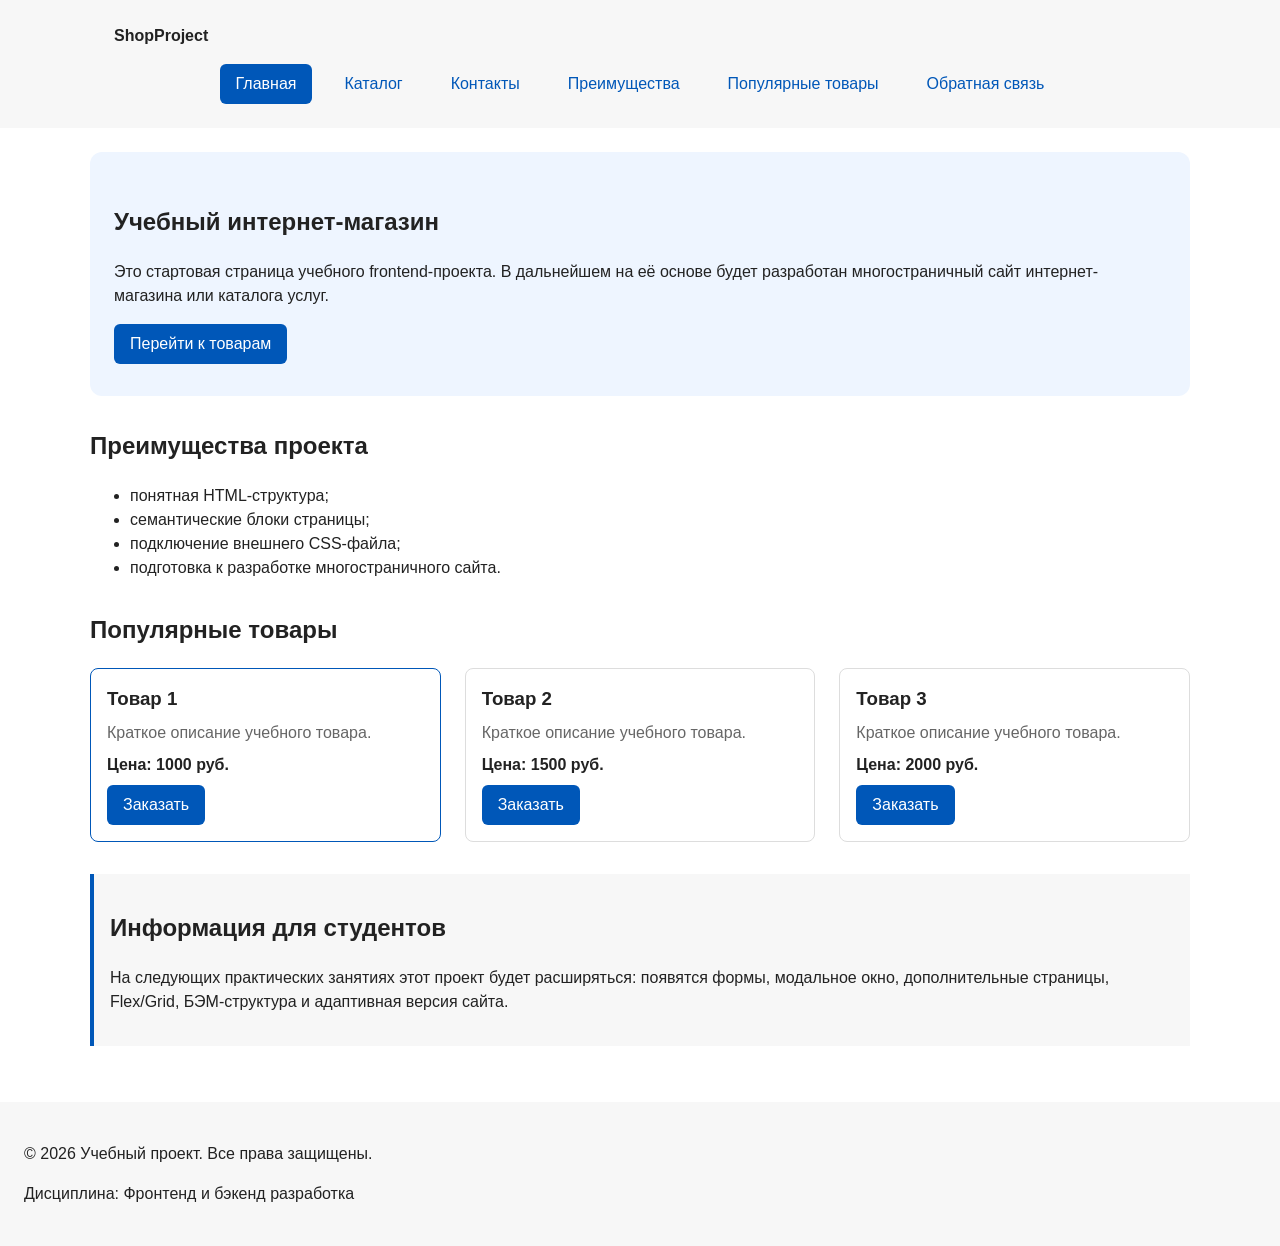
==== commit 7d9de7e8: "refactor: apply BEM naming to CSS classes" ====
--- a/index.html
+++ b/index.html
@@ -49,7 +49,7 @@
           В дальнейшем на её основе будет разработан многостраничный сайт
           интернет-магазина или каталога услуг.
         </p>
-        <a class="button" href="#popular">Перейти к товарам</a>
+        <a class="button button--primary" href="#popular">Перейти к товарам</a>
       </section>
 
       <section class="section" id="advantages">
@@ -59,8 +59,8 @@
           <li>понятная HTML-структура;</li>
           <li>семантические блоки страницы;</li>
           <li>подключение внешнего CSS-файла;</li>
-        <li>подготовка к разработке многостраничного сайта.</li>
-      </ul>
+          <li>подготовка к разработке многостраничного сайта.</li>
+        </ul>
       </section>
 
       <section class="section" id="popular">
@@ -72,7 +72,7 @@
             <p class="product-card__description">Краткое описание учебного товара.</p>
             <p class="product-card__price">Цена: 1000 руб.</p>
             <button
-              class="button product-card__button"
+              class="button button--primary product-card__button"
               type="button"
               data-product="Товар 1"
             >
@@ -80,12 +80,12 @@
             </button>
           </article>
 
-          <article class="product-card product-card--featured">
+          <article class="product-card">
             <h3 class="product-card__title">Товар 2</h3>
             <p class="product-card__description">Краткое описание учебного товара.</p>
             <p class="product-card__price">Цена: 1500 руб.</p>
             <button
-              class="button product-card__button"
+              class="button button--primary product-card__button"
               type="button"
               data-product="Товар 2"
             >
@@ -93,12 +93,12 @@
             </button>
           </article>
 
-          <article class="product-card product-card--featured">
+          <article class="product-card">
             <h3 class="product-card__title">Товар 3</h3>
             <p class="product-card__description">Краткое описание учебного товара.</p>
             <p class="product-card__price">Цена: 2000 руб.</p>
             <button
-              class="button product-card__button"
+              class="button button--primary product-card__button"
               type="button"
               data-product="Товар 3"
             >
@@ -122,14 +122,15 @@
       <p>Дисциплина: Фронтенд и бэкенд разработка</p>
     </footer>
     <dialog class="order-dialog" id="order-dialog" aria-labelledby="order-dialog-title">
-      <h2 id="order-dialog-title">Оформление заявки</h2>
+      <h2 class="order-dialog__title" id="order-dialog-title">Оформление заявки</h2>
 
       <form class="order-form" id="order-form" action="#" method="post" novalidate>
         <input id="selected-product" name="selected-product" type="hidden">
 
-        <div class="form-field">
-          <label for="order-name">Имя</label>
+        <div class="order-form__field">
+          <label class="order-form__label" for="order-name">Имя</label>
           <input
+            class="order-form__input"
             id="order-name"
             name="name"
             type="text"
@@ -140,9 +141,10 @@
           >
         </div>
 
-        <div class="form-field">
-          <label for="order-email">E-mail</label>
+        <div class="order-form__field">
+          <label class="order-form__label" for="order-email">E-mail</label>
           <input
+            class="order-form__input"
             id="order-email"
             name="email"
             type="email"
@@ -152,9 +154,10 @@
           >
         </div>
 
-        <div class="form-field">
-          <label for="order-phone">Телефон</label>
+        <div class="order-form__field">
+          <label class="order-form__label" for="order-phone">Телефон</label>
           <input
+            class="order-form__input"
             id="order-phone"
             name="phone"
             type="tel"
@@ -163,21 +166,17 @@
             pattern="^\+7 \(\d{3}\) \d{3}-\d{2}-\d{2}$"
             required
           >
-          <small>Формат: +7 (900) 000-00-00</small>
-        </div>
-
-        <div class="form-field">
-          <label for="order-date">Дата связи</label>
-          <input
-            id="order-date"
-            name="date"
-            type="date"
-          >
-        </div>
-
-        <div class="form-field">
-          <label for="order-topic">Тема заявки</label>
-          <select id="order-topic" name="topic" required>
+          <small class="order-form__hint">Формат: +7 (900) 000-00-00</small>
+        </div>
+
+        <div class="order-form__field">
+          <label class="order-form__label" for="order-date">Дата связи</label>
+          <input class="order-form__input" id="order-date" name="date" type="date">
+        </div>
+
+        <div class="order-form__field">
+          <label class="order-form__label" for="order-topic">Тема заявки</label>
+          <select class="order-form__select" id="order-topic" name="topic" required>
             <option value="">Выберите тему</option>
             <option value="product">Заказ товара</option>
             <option value="consultation">Консультация</option>
@@ -185,9 +184,10 @@
           </select>
         </div>
 
-        <div class="form-field">
-          <label for="order-comment">Комментарий</label>
+        <div class="order-form__field">
+          <label class="order-form__label" for="order-comment">Комментарий</label>
           <textarea
+            class="order-form__textarea"
             id="order-comment"
             name="comment"
             rows="4"
@@ -195,9 +195,10 @@
           ></textarea>
         </div>
 
-        <div class="form-field form-field--checkbox">
-          <label>
+        <div class="order-form__field">
+          <label class="order-form__label">
             <input
+              class="order-form__checkbox"
               id="order-agreement"
               name="agreement"
               type="checkbox"
@@ -207,9 +208,13 @@
           </label>
         </div>
 
-        <div class="form-actions">
-          <button type="button" id="close-order-dialog">Закрыть</button>
-          <button type="submit">Отправить заявку</button>
+        <div class="order-form__actions">
+          <button class="button button--secondary" type="button" id="close-order-dialog">
+            Закрыть
+          </button>
+          <button class="button button--primary" type="submit">
+            Отправить заявку
+          </button>
         </div>
       </form>
     </dialog>
--- a/css/style.css
+++ b/css/style.css
@@ -41,7 +41,7 @@
   scroll-behavior: smooth;
 }
 
-   * {
+* {
   box-sizing: border-box;
 }
 
@@ -161,39 +161,78 @@
   display: flex;
   flex-direction: column;
   gap: var(--space-sm);
-  margin-bottom: 0;
   padding: var(--space-md);
   border: 1px solid var(--color-border);
   border-radius: var(--radius-md);
   background-color: var(--color-bg);
 }
 
-.product-card .button {
+.product-card:hover {
+  border-color: var(--color-primary);
+}
+
+
+.product-card--featured {
+  border-color: var(--color-primary);
+}
+
+.product-card--discount {
+  border-color: var(--color-danger);
+}
+
+.product-card__title {
+  margin: 0;
+  color: var(--color-text);
+}
+
+.product-card__description {
+  margin: 0;
+  color: var(--color-muted);
+}
+
+.product-card__price {
+  margin: 0;
+  font-weight: 700;
+}
+
+.product-card--discount .product-card__price {
+  color: var(--color-danger);
+}
+
+.product-card__button {
   margin-top: auto;
   align-self: flex-start;
-}
-
-.product-card:hover {
-  border-color: var(--color-primary);
-}
-
-.product-card h3 {
-  margin-top: 0;
 }
 
 .button {
   display: inline-block;
   padding: var(--space-sm) var(--space-md);
+  border: none;
+  border-radius: var(--radius-sm);
+  font: inherit;
+  text-decoration: none;
+  cursor: pointer;
+}
+
+.button--primary {
   color: var(--color-white);
   background-color: var(--color-primary);
-  text-decoration: none;
-  border: none;
-  border-radius: var(--radius-sm);
-  cursor: pointer;
-}
-
-.button:hover {
+}
+
+.button--primary:hover {
+  color: var(--color-white);
   background-color: var(--color-primary-dark);
+}
+
+.button--secondary {
+  color: var(--color-primary);
+  background-color: transparent;
+  border: 1px solid var(--color-primary);
+}
+
+.button--secondary:hover {
+  color: var(--color-white);
+  background-color: var(--color-primary);
 }
 
 .button:focus-visible {
@@ -201,7 +240,8 @@
   outline-offset: 3px;
 }
 
-.button:disabled {
+.button:disabled,
+.button--disabled {
   opacity: 0.6;
   cursor: not-allowed;
 }
@@ -221,11 +261,11 @@
   color: var(--color-muted);
 }
 
-.breadcrumbs a {
+.breadcrumbs__link {
   color: var(--color-primary);
 }
 
-.breadcrumbs span::before {
+.breadcrumbs__current::before {
   content: " / ";
   color: var(--color-muted);
 }
@@ -295,18 +335,22 @@
   background-color: rgba(0, 0, 0, 0.5);
 }
 
-.form-field {
+.order-dialog__title {
+  margin-top: 0;
+}
+
+.order-form__field {
   margin-bottom: var(--space-md);
 }
 
-.form-field label {
+.order-form__label {
   display: block;
   margin-bottom: var(--space-xs);
 }
 
-.form-field input,
-.form-field select,
-.form-field textarea {
+.order-form__input,
+.order-form__select,
+.order-form__textarea {
   width: 100%;
   padding: 10px 12px;
   border: 1px solid var(--color-border);
@@ -314,37 +358,34 @@
   font: inherit;
 }
 
-.form-field input[type="checkbox"] {
-  width: auto;
-}
-
-.form-field small {
+.order-form__hint {
   display: block;
   margin-top: var(--space-xs);
   color: var(--color-muted);
 }
 
-.form-field input:hover,
-.form-field select:hover,
-.form-field textarea:hover {
+.order-form__input:hover,
+.order-form__select:hover,
+.order-form__textarea:hover {
   border-color: var(--color-primary);
 }
 
-.form-field input:focus-visible,
-.form-field select:focus-visible,
-.form-field textarea:focus-visible,
-.form-actions button:focus-visible {
+.order-form__input:focus-visible,
+.order-form__select:focus-visible,
+.order-form__textarea:focus-visible {
   outline: 2px solid var(--color-primary);
   outline-offset: 3px;
 }
 
-[aria-invalid="true"] {
+.order-form__input[aria-invalid="true"],
+.order-form__select[aria-invalid="true"],
+.order-form__textarea[aria-invalid="true"] {
   border-color: var(--color-danger);
 }
 
-.form-actions {
+.order-form__actions {
   display: flex;
-  gap: 12px;
+  gap: var(--space-md);
   margin-top: var(--space-lg);
 }
 
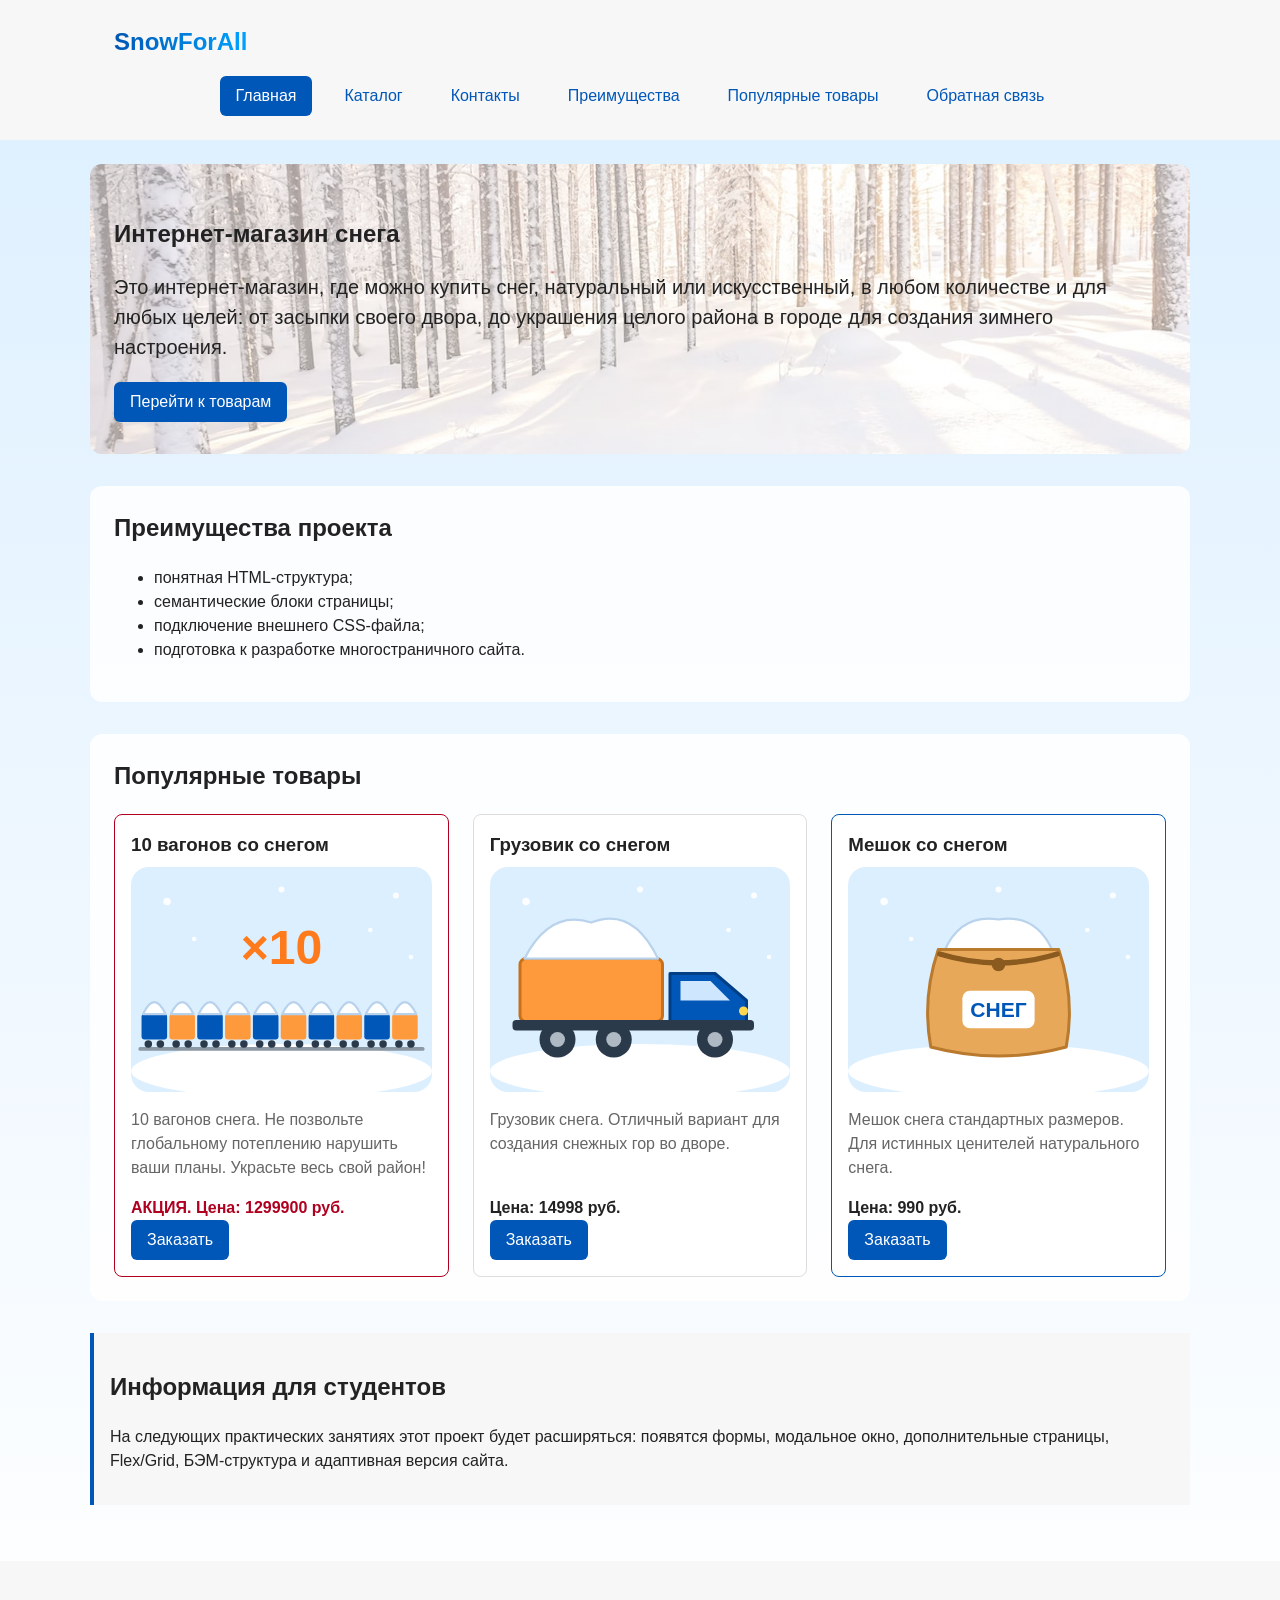
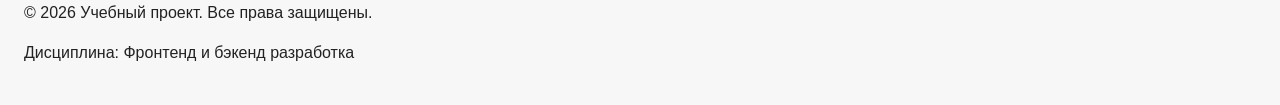
==== commit b0b1f4fa: "fix: prepare HTML CSS project for submissin" ====
--- a/index.html
+++ b/index.html
@@ -8,14 +8,14 @@
     <meta property="og:title" content="Учебный интернет-магазин">
     <meta property="og:description" content="Учебный frontend-проект интернет-магазина.">
     <meta property="og:image" content="https://username.github.io/kr1-html-css-shop/images/preview.jpg">
-    <title>Учебный интернет-магазин</title>
+    <title>Учебный интернет-магазин снега</title>
     <link rel="stylesheet" href="css/style.css">
     <script src="js/main.js" defer></script>
   </head>
   <body>
     <header class="site-header">
       <div class="site-header__inner">
-        <a class="site-header__logo" href="index.html">ShopProject</a>
+        <a class="site-header__logo" href="index.html">SnowForAll</a>
 
         <nav class="site-nav" aria-label="Основная навигация">
           <ul class="site-nav__list">
@@ -43,11 +43,10 @@
     </header>
     <main>
       <section class="hero">
-        <h1>Учебный интернет-магазин</h1>
-        <p>
-          Это стартовая страница учебного frontend-проекта.
-          В дальнейшем на её основе будет разработан многостраничный сайт
-          интернет-магазина или каталога услуг.
+        <h1>Интернет-магазин снега</h1>
+        <p class="hero__description">
+          Это интернет-магазин, где можно купить снег, натуральный или искусственный, в любом количестве и для любых целей:
+          от засыпки своего двора, до украшения целого района в городе для создания зимнего настроения.
         </p>
         <a class="button button--primary" href="#popular">Перейти к товарам</a>
       </section>
@@ -65,42 +64,50 @@
 
       <section class="section" id="popular">
         <h2>Популярные товары</h2>
-
+        
         <div class="products-grid">
+          <article class="product-card product-card--discount">
+            <h3 class="product-card__title">10 вагонов со снегом</h3>
+            <img class="product-card__image" src="images/snow-wagons-10.svg" alt="10 вагонов со снегом">
+            <div class="product-card__info">
+              <p class="product-card__description">10 вагонов снега. Не позвольте глобальному потеплению нарушить ваши планы. Украсьте весь свой район!</p>
+              <p class="product-card__price">АКЦИЯ. Цена: 1299900 руб.</p>
+              <button
+                class="button button--primary product-card__button"
+                type="button"
+                data-product="10 вагонов со снегом"
+                >
+                Заказать
+              </button>
+            </div>
+          </article>
+
+          <article class="product-card">
+            <h3 class="product-card__title">Грузовик со снегом</h3>
+            <img class="product-card__image" src="images/snow-truck.svg" alt="Грузовик со снегом">
+            <div class="product-card__info">
+              <p class="product-card__description">Грузовик снега. Отличный вариант для создания снежных гор во дворе.</p>
+              <p class="product-card__price">Цена: 14998 руб.</p>
+              <button
+               class="button button--primary product-card__button"
+               type="button"
+               data-product="Грузовик со снегом"
+               >
+                 Заказать
+              </button>
+            </div>
+          </article>
+
           <article class="product-card product-card--featured">
-            <h3 class="product-card__title">Товар 1</h3>
-            <p class="product-card__description">Краткое описание учебного товара.</p>
-            <p class="product-card__price">Цена: 1000 руб.</p>
+            <h3 class="product-card__title">Мешок со снегом</h3>
+            <img class="product-card__image" src="images/snow-bag.svg" alt="Мешок со снегом">
+            <div class="product-card__info">
+              <p class="product-card__description">Мешок снега стандартных размеров. Для истинных ценителей натурального снега.</p>
+              <p class="product-card__price">Цена: 990 руб.</p>
             <button
               class="button button--primary product-card__button"
               type="button"
-              data-product="Товар 1"
-            >
-              Заказать
-            </button>
-          </article>
-
-          <article class="product-card">
-            <h3 class="product-card__title">Товар 2</h3>
-            <p class="product-card__description">Краткое описание учебного товара.</p>
-            <p class="product-card__price">Цена: 1500 руб.</p>
-            <button
-              class="button button--primary product-card__button"
-              type="button"
-              data-product="Товар 2"
-            >
-              Заказать
-            </button>
-          </article>
-
-          <article class="product-card">
-            <h3 class="product-card__title">Товар 3</h3>
-            <p class="product-card__description">Краткое описание учебного товара.</p>
-            <p class="product-card__price">Цена: 2000 руб.</p>
-            <button
-              class="button button--primary product-card__button"
-              type="button"
-              data-product="Товар 3"
+              data-product="Мешок со снегом"
             >
               Заказать
             </button>
--- a/css/style.css
+++ b/css/style.css
@@ -12,10 +12,13 @@
   --color-border: #dddddd;
   --color-surface: #f7f7f7;
   --color-surface-accent: #eef5ff;
+  --color-surface-glass: rgba(255, 255, 255, 0.85);
   --color-danger: #b00020;
   --color-success: #168a2f;
   --color-success-bg: #eefaf0;
   --color-white: #ffffff;
+  --color-sky: #dcefff;
+  --color-snow: #fff;
 
   /* Отступы */
   --space-xs: 4px;
@@ -31,6 +34,10 @@
 
   /* Размеры */
   --container-width: 1100px;
+
+  /* Размеры шрифта */
+  --font-size-md: 20px;
+  --font-size-lg: 24px;
 }
 
 /* ===============================
@@ -51,6 +58,8 @@
   line-height: 1.5;
   color: var(--color-text);
   background-color: var(--color-bg);
+  background: linear-gradient(to bottom, var(--color-sky), var(--color-snow));
+  min-height: 100vh;
 }
 
 main,
@@ -95,9 +104,14 @@
 }
 
 .site-header__logo {
+  font-size: var(--font-size-lg);
   font-weight: 700;
-  text-decoration: none;
-  color: var(--color-text);
+  text-decoration: none; 
+  background: linear-gradient(to right, #0056b3, #00a2ff);
+  -webkit-background-clip: text;
+  background-clip: text;
+  -webkit-text-fill-color: transparent;
+  color: transparent;
 }
 
 .site-nav__list {
@@ -138,13 +152,24 @@
   max-width: var(--container-width);
   margin: 0 auto var(--space-xl);
   padding: var(--space-xl) var(--space-lg);
-  background-color: var(--color-surface-accent);
+  background-image:
+  linear-gradient(rgba(255, 255, 255, 0.55), rgba(255, 255, 255, 0.55)),
+  url("../images/forest.jpg");
+  background-size: cover;
+  background-position: center;
   border-radius: var(--radius-lg);
 }
 
+.hero__description {
+  font-size: var(--font-size-md);
+}
+
 .section {
   max-width: var(--container-width);
   margin: 0 auto var(--space-xl);
+  padding: var(--space-lg);
+  border-radius: var(--radius-lg);
+  background-color: var(--color-surface-glass);
 }
 
 .section h2 {
@@ -171,7 +196,6 @@
   border-color: var(--color-primary);
 }
 
-
 .product-card--featured {
   border-color: var(--color-primary);
 }
@@ -185,8 +209,22 @@
   color: var(--color-text);
 }
 
+.product-card__image {
+  width: 100%;
+  height: auto;
+  object-fit: contain;
+}
+
+.product-card__info {
+  display: flex;
+  flex-direction: column;
+  flex-grow: 1;
+}
+
 .product-card__description {
-  margin: 0;
+  padding-top: var(--space-sm); 
+  margin: 0 0 var(--space-md) 0;
+  flex-grow: 1;
   color: var(--color-muted);
 }
 
@@ -257,8 +295,11 @@
 .breadcrumbs {
   max-width: var(--container-width);
   margin: 0 auto var(--space-md);
+  padding: var(--space-md);
+  border-radius: var(--radius-md);
   font-size: 14px;
   color: var(--color-muted);
+  background-color: var(--color-surface-glass);
 }
 
 .breadcrumbs__link {
@@ -289,6 +330,10 @@
 
 .catalog-products {
   grid-area: products;
+  background-color: var(--color-surface-glass);
+  padding: var(--space-lg);
+  border-radius: var(--radius-lg);
+  align-self: start;
 }
 
 .filters-form {
